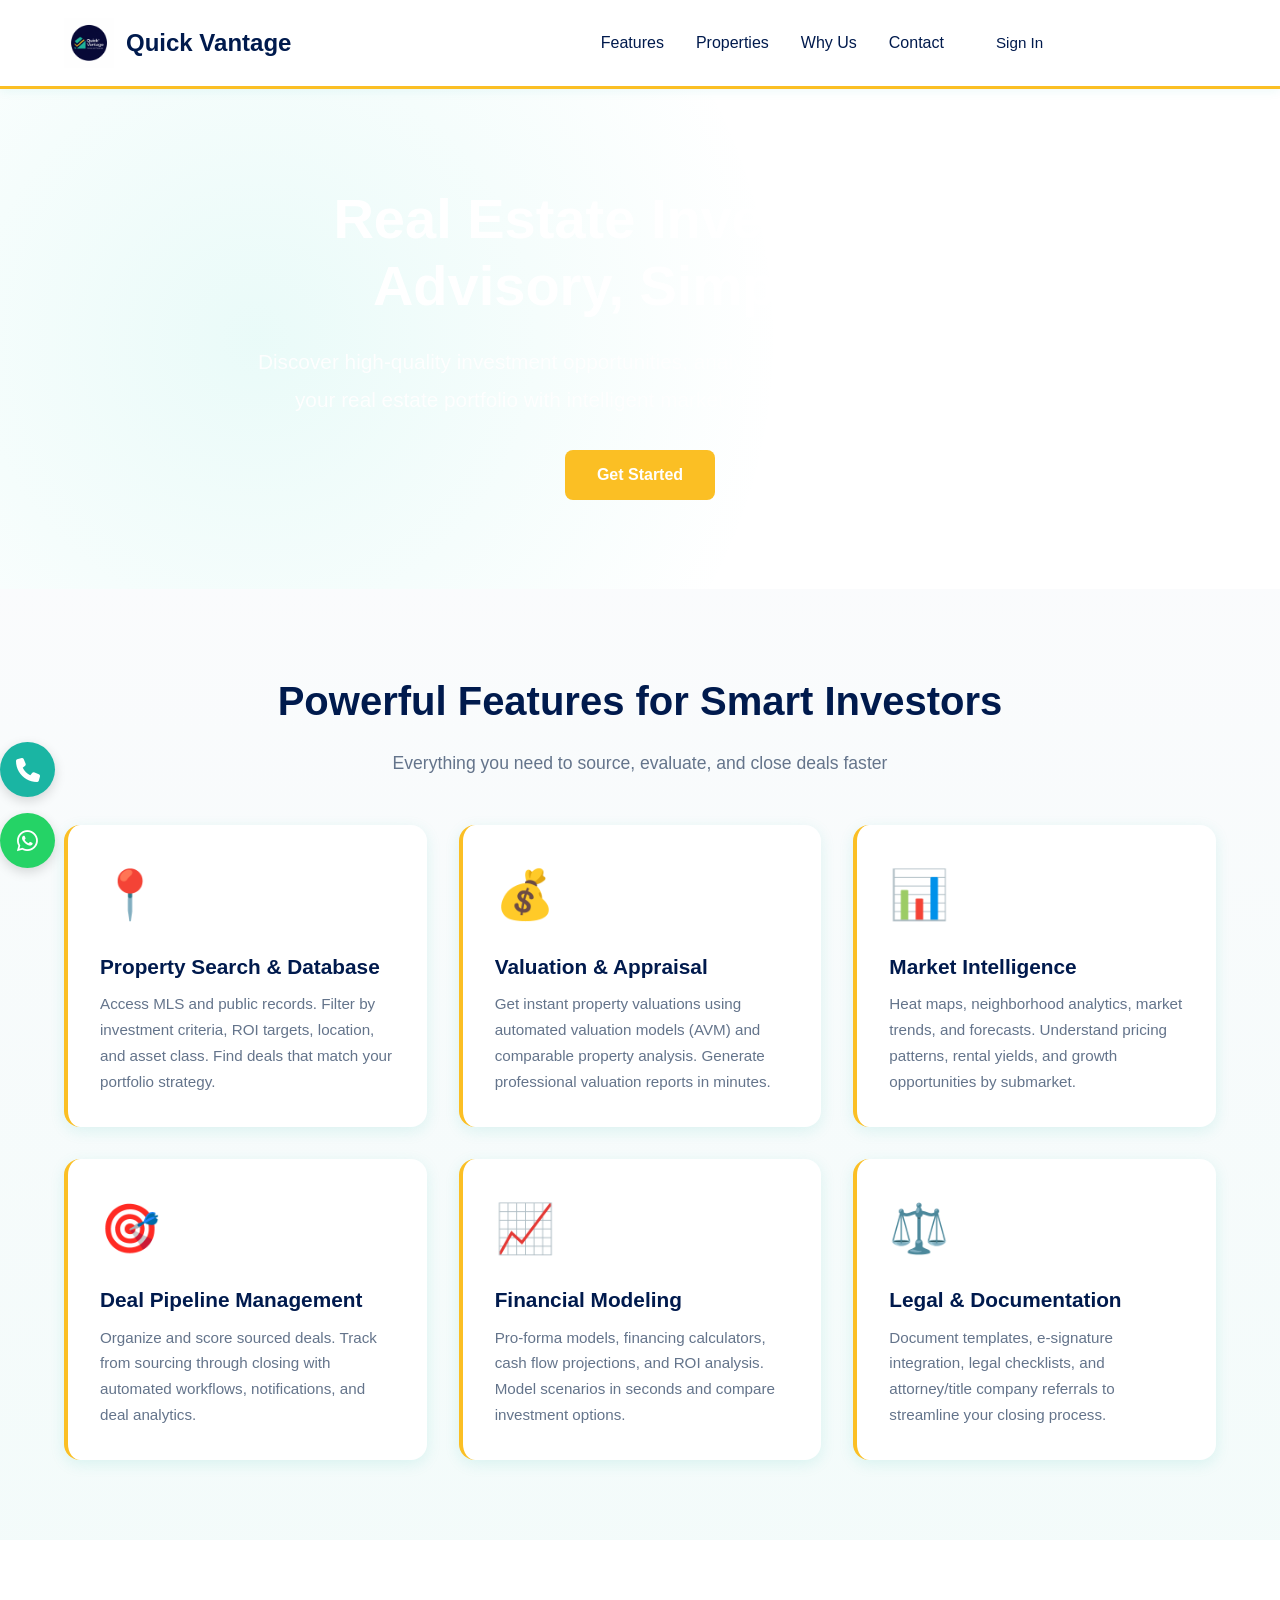
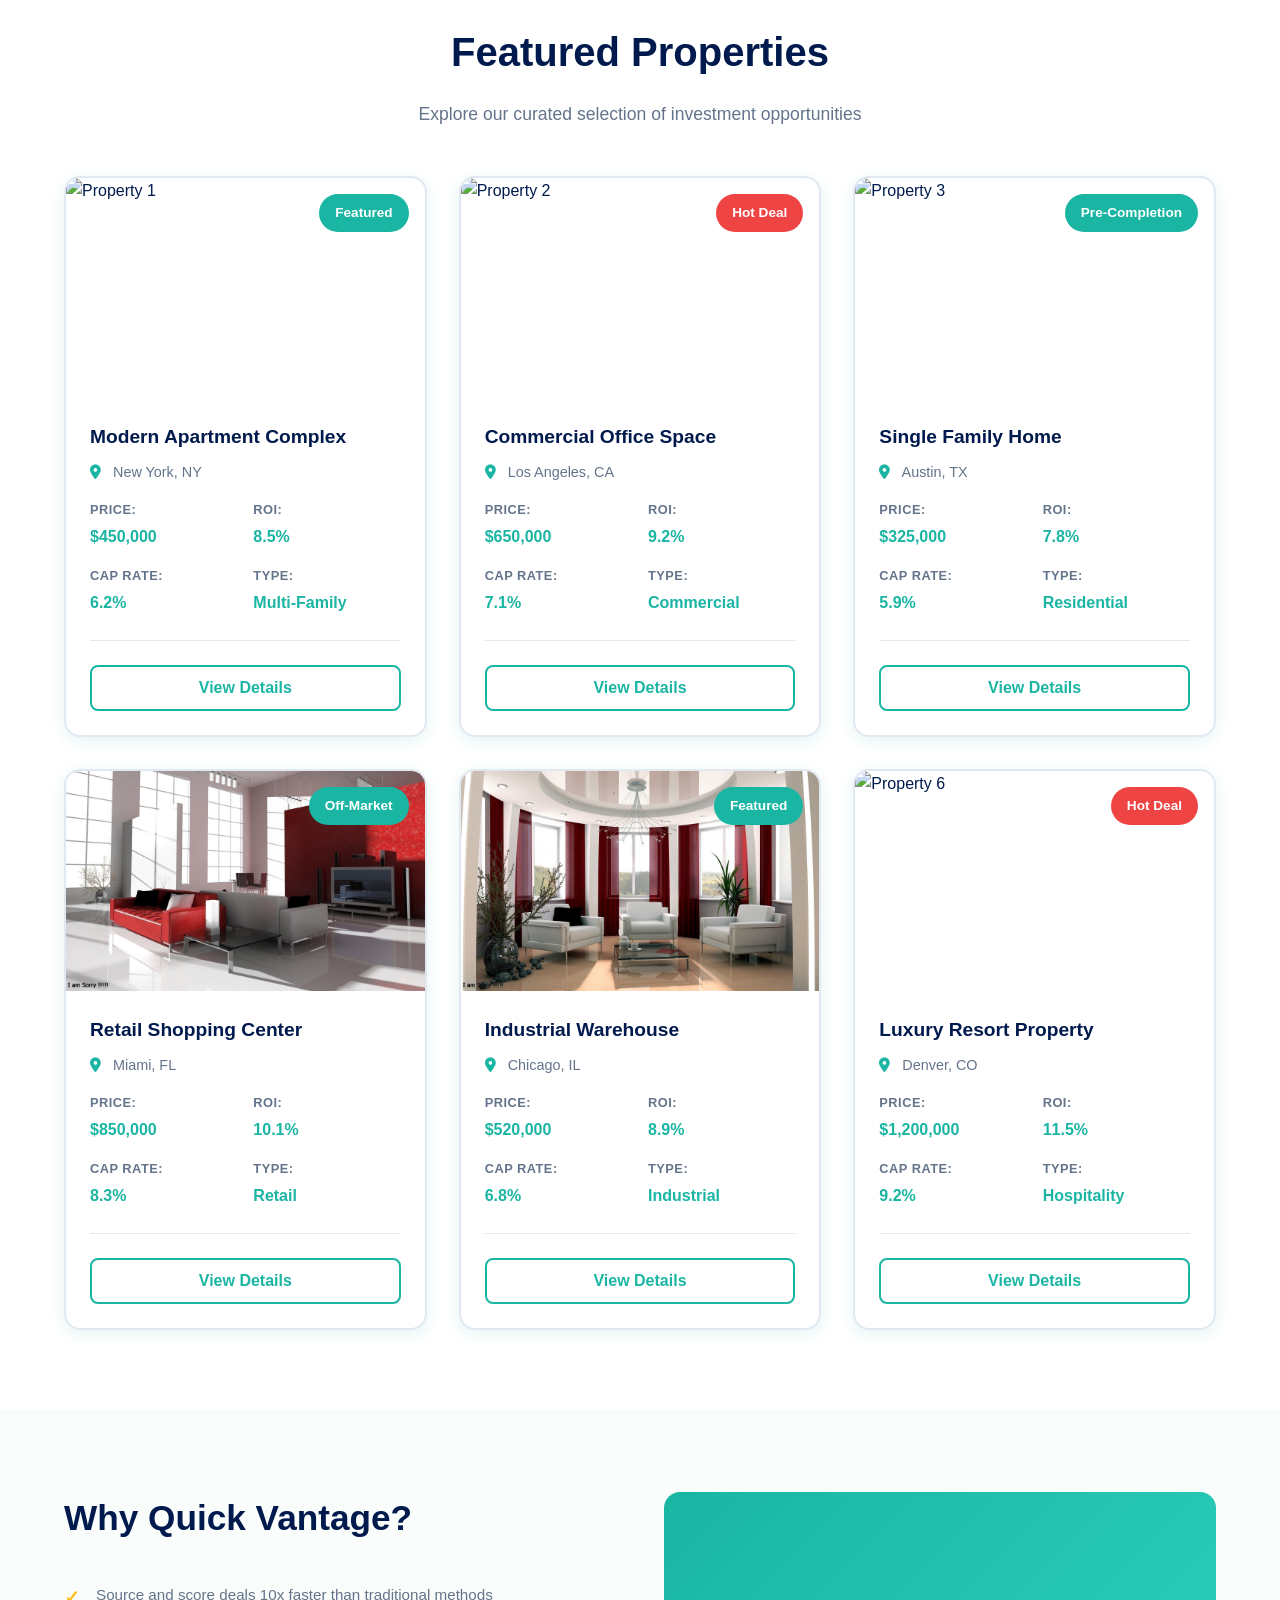
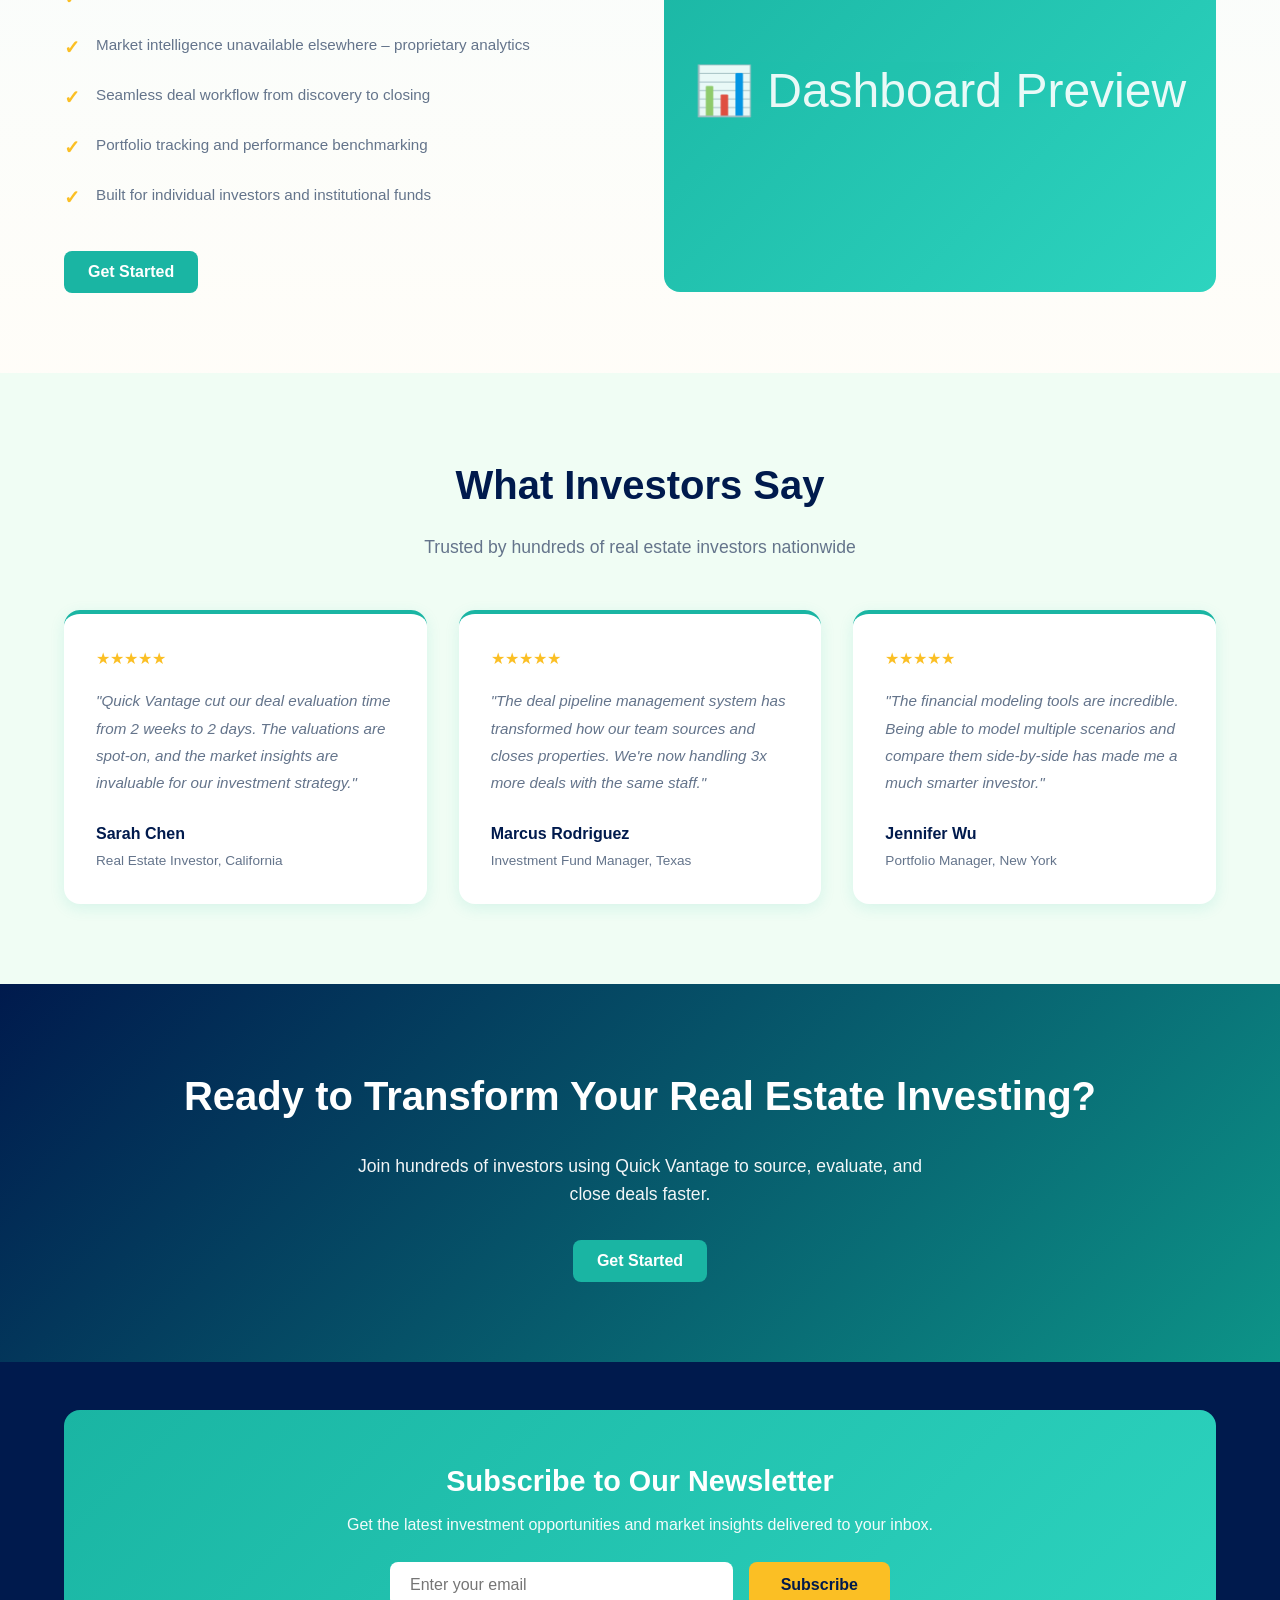
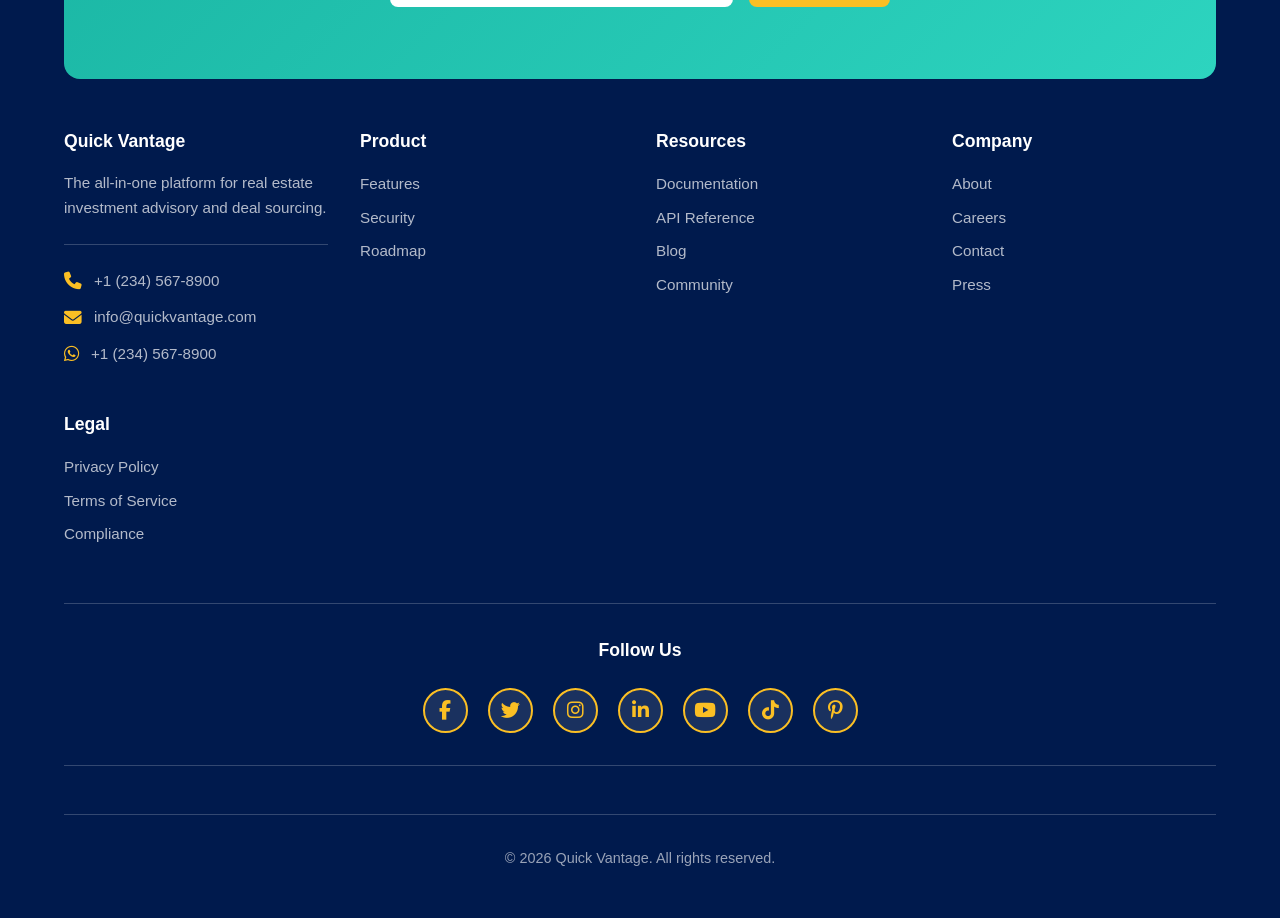
==== index.html @ 4b5fa754 "update" ====
<!doctype html>
<html lang="en">
  <head>
    <meta charset="UTF-8" />
    <meta name="viewport" content="width=device-width, initial-scale=1.0" />
    <title>Quick Vantage - Real Estate Investment Advisory Platform</title>
    <link rel="stylesheet" href="../style.css" />
    <!-- Font Awesome for Icons -->
    <link
      rel="stylesheet"
      href="https://cdnjs.cloudflare.com/ajax/libs/font-awesome/6.4.0/css/all.min.css"
    />
    
  </head>
  <body>
    <!-- Navigation -->
    <nav class="navbar">
      <div class="navbar-container">
        <div class="logo">
          <img src="../logo.png" alt="Quick Vantage Logo" class="logo-img" />
          <span class="logo-text">Quick Vantage</span>
        </div>
        <button class="hamburger" id="hamburger">
          <span></span>
          <span></span>
          <span></span>
        </button>
        <ul class="nav-links" id="navLinks">
          <li><a href="#features">Features</a></li>
          <li><a href="#properties">Properties</a></li>
          <li><a href="#value">Why Us</a></li>
          <li><a href="#contact">Contact</a></li>
          <li><a href="#" class="cta-button nav-btn" id="navSignInBtn">Sign In</a></li>
        </ul>
      </div>
    </nav>

    <!-- Hero Section -->

    <section class="hero">
      <video class="bg-video" autoplay muted loop playsinline>
        <source src="../images/Quick-V1.mp4" type="video/mp4" />
        Your browser does not support the video tag.
      </video>

      <div class="hero-content">
        <h1>Real Estate Investment Advisory, Simplified</h1>
        <p>
          Discover high-quality investment opportunities, analyze deals in
          minutes, and scale your real estate portfolio with intelligent market
          insights and valuation tools.
        </p>
        <div class="hero-buttons">
          <button class="cta-button primary get-started-btn" style="background: #fbbf24">
            Get Started
          </button>
        </div>
      </div>
    </section>

    <!-- Features Section -->
    <section id="features" class="features">
      <div class="section-container">
        <h2 class="section-title">Powerful Features for Smart Investors</h2>
        <p class="section-subtitle">
          Everything you need to source, evaluate, and close deals faster
        </p>

        <div class="features-grid">
          <div class="feature-card">
            <div class="feature-icon">📍</div>
            <h3>Property Search & Database</h3>
            <p>
              Access MLS and public records. Filter by investment criteria, ROI
              targets, location, and asset class. Find deals that match your
              portfolio strategy.
            </p>
          </div>

          <div class="feature-card">
            <div class="feature-icon">💰</div>
            <h3>Valuation & Appraisal</h3>
            <p>
              Get instant property valuations using automated valuation models
              (AVM) and comparable property analysis. Generate professional
              valuation reports in minutes.
            </p>
          </div>

          <div class="feature-card">
            <div class="feature-icon">📊</div>
            <h3>Market Intelligence</h3>
            <p>
              Heat maps, neighborhood analytics, market trends, and forecasts.
              Understand pricing patterns, rental yields, and growth
              opportunities by submarket.
            </p>
          </div>

          <div class="feature-card">
            <div class="feature-icon">🎯</div>
            <h3>Deal Pipeline Management</h3>
            <p>
              Organize and score sourced deals. Track from sourcing through
              closing with automated workflows, notifications, and deal
              analytics.
            </p>
          </div>

          <div class="feature-card">
            <div class="feature-icon">📈</div>
            <h3>Financial Modeling</h3>
            <p>
              Pro-forma models, financing calculators, cash flow projections,
              and ROI analysis. Model scenarios in seconds and compare
              investment options.
            </p>
          </div>

          <div class="feature-card">
            <div class="feature-icon">⚖️</div>
            <h3>Legal & Documentation</h3>
            <p>
              Document templates, e-signature integration, legal checklists, and
              attorney/title company referrals to streamline your closing
              process.
            </p>
          </div>
        </div>
      </div>
    </section>

    <!-- Property Listings Section -->
    <section id="properties" class="properties">
      <div class="section-container">
        <h2 class="section-title">Featured Properties</h2>
        <p class="section-subtitle">
          Explore our curated selection of investment opportunities
        </p>

        <div class="properties-grid">
          <div class="property-card">
            <div class="property-image">
              <img
                src="https://images.unsplash.com/photo-1522708323590-d24dbb6b0267?w=400&h=250&fit=crop"
                alt="Property 1"
              />
              <span class="property-badge">Featured</span>
            </div>
            <div class="property-content">
              <h3>Modern Apartment Complex</h3>
              <p class="property-location">
                <i class="fas fa-map-marker-alt"></i> New York, NY
              </p>
              <div class="property-details">
                <div class="detail">
                  <span class="label">Price:</span>
                  <span class="value">$450,000</span>
                </div>
                <div class="detail">
                  <span class="label">ROI:</span>
                  <span class="value">8.5%</span>
                </div>
                <div class="detail">
                  <span class="label">Cap Rate:</span>
                  <span class="value">6.2%</span>
                </div>
                <div class="detail">
                  <span class="label">Type:</span>
                  <span class="value">Multi-Family</span>
                </div>
              </div>
              <button class="cta-button secondary" data-id="prop_1">
                View Details
              </button>
            </div>
          </div>

          <div class="property-card">
            <div class="property-image">
              <img
                src="https://images.unsplash.com/photo-1486406146926-c627a92ad1ab?w=400&h=250&fit=crop"
                alt="Property 2"
              />
              <span class="property-badge hot">Hot Deal</span>
            </div>
            <div class="property-content">
              <h3>Commercial Office Space</h3>
              <p class="property-location">
                <i class="fas fa-map-marker-alt"></i> Los Angeles, CA
              </p>
              <div class="property-details">
                <div class="detail">
                  <span class="label">Price:</span>
                  <span class="value">$650,000</span>
                </div>
                <div class="detail">
                  <span class="label">ROI:</span>
                  <span class="value">9.2%</span>
                </div>
                <div class="detail">
                  <span class="label">Cap Rate:</span>
                  <span class="value">7.1%</span>
                </div>
                <div class="detail">
                  <span class="label">Type:</span>
                  <span class="value">Commercial</span>
                </div>
              </div>
              <button class="cta-button secondary">View Details</button>
            </div>
          </div>

          <div class="property-card">
            <div class="property-image">
              <img
                src="https://images.unsplash.com/photo-1560518883-ce09059eeffa?w=400&h=250&fit=crop"
                alt="Property 3"
              />
              <span class="property-badge">Pre-Completion</span>
            </div>
            <div class="property-content">
              <h3>Single Family Home</h3>
              <p class="property-location">
                <i class="fas fa-map-marker-alt"></i> Austin, TX
              </p>
              <div class="property-details">
                <div class="detail">
                  <span class="label">Price:</span>
                  <span class="value">$325,000</span>
                </div>
                <div class="detail">
                  <span class="label">ROI:</span>
                  <span class="value">7.8%</span>
                </div>
                <div class="detail">
                  <span class="label">Cap Rate:</span>
                  <span class="value">5.9%</span>
                </div>
                <div class="detail">
                  <span class="label">Type:</span>
                  <span class="value">Residential</span>
                </div>
              </div>
              <button class="cta-button secondary">View Details</button>
            </div>
          </div>

          <div class="property-card">
            <div class="property-image">
              <img src="../images/10.jpg" alt="Property 4" />
              <span class="property-badge">Off-Market</span>
            </div>
            <div class="property-content">
              <h3>Retail Shopping Center</h3>
              <p class="property-location">
                <i class="fas fa-map-marker-alt"></i> Miami, FL
              </p>
              <div class="property-details">
                <div class="detail">
                  <span class="label">Price:</span>
                  <span class="value">$850,000</span>
                </div>
                <div class="detail">
                  <span class="label">ROI:</span>
                  <span class="value">10.1%</span>
                </div>
                <div class="detail">
                  <span class="label">Cap Rate:</span>
                  <span class="value">8.3%</span>
                </div>
                <div class="detail">
                  <span class="label">Type:</span>
                  <span class="value">Retail</span>
                </div>
              </div>
              <button class="cta-button secondary">View Details</button>
            </div>
          </div>

          <div class="property-card">
            <div class="property-image">
              <img src="../images/1.jpg" alt="Property 5" />
              <span class="property-badge">Featured</span>
            </div>
            <div class="property-content">
              <h3>Industrial Warehouse</h3>
              <p class="property-location">
                <i class="fas fa-map-marker-alt"></i> Chicago, IL
              </p>
              <div class="property-details">
                <div class="detail">
                  <span class="label">Price:</span>
                  <span class="value">$520,000</span>
                </div>
                <div class="detail">
                  <span class="label">ROI:</span>
                  <span class="value">8.9%</span>
                </div>
                <div class="detail">
                  <span class="label">Cap Rate:</span>
                  <span class="value">6.8%</span>
                </div>
                <div class="detail">
                  <span class="label">Type:</span>
                  <span class="value">Industrial</span>
                </div>
              </div>
              <button class="cta-button secondary">View Details</button>
            </div>
          </div>

          <div class="property-card">
            <div class="property-image">
              <img
                src="https://images.unsplash.com/photo-1566073771259-6a8506099945?w=400&h=250&fit=crop"
                alt="Property 6"
              />
              <span class="property-badge hot">Hot Deal</span>
            </div>
            <div class="property-content">
              <h3>Luxury Resort Property</h3>
              <p class="property-location">
                <i class="fas fa-map-marker-alt"></i> Denver, CO
              </p>
              <div class="property-details">
                <div class="detail">
                  <span class="label">Price:</span>
                  <span class="value">$1,200,000</span>
                </div>
                <div class="detail">
                  <span class="label">ROI:</span>
                  <span class="value">11.5%</span>
                </div>
                <div class="detail">
                  <span class="label">Cap Rate:</span>
                  <span class="value">9.2%</span>
                </div>
                <div class="detail">
                  <span class="label">Type:</span>
                  <span class="value">Hospitality</span>
                </div>
              </div>
              <button class="cta-button secondary">View Details</button>
            </div>
          </div>
        </div>
      </div>
    </section>

    <!-- Value Proposition -->
    <section id="value" class="value-prop">
      <div class="section-container">
        <div class="value-prop-content">
          <div class="value-prop-text">
            <h2>Why Quick Vantage?</h2>
            <ul class="value-prop-list">
              <li>
                Source and score deals 10x faster than traditional methods
              </li>
              <li>
                Market intelligence unavailable elsewhere – proprietary
                analytics
              </li>
              <li>Seamless deal workflow from discovery to closing</li>
              <li>Portfolio tracking and performance benchmarking</li>
              <li>Built for individual investors and institutional funds</li>
            </ul>
            <button class="cta-button primary get-started-btn">Get Started</button>
          </div>
          <div class="value-prop-image">
            <div class="placeholder">📊 Dashboard Preview</div>
          </div>
        </div>
      </div>
    </section>

    <!-- Testimonials -->
    <section class="testimonials">
      <div class="section-container">
        <h2 class="section-title">What Investors Say</h2>
        <p class="section-subtitle">
          Trusted by hundreds of real estate investors nationwide
        </p>

        <div class="testimonials-grid">
          <div class="testimonial-card">
            <div class="stars">★★★★★</div>
            <p class="testimonial-text">
              "Quick Vantage cut our deal evaluation time from 2 weeks to 2
              days. The valuations are spot-on, and the market insights are
              invaluable for our investment strategy."
            </p>
            <div class="testimonial-author">Sarah Chen</div>
            <div class="testimonial-role">Real Estate Investor, California</div>
          </div>

          <div class="testimonial-card">
            <div class="stars">★★★★★</div>
            <p class="testimonial-text">
              "The deal pipeline management system has transformed how our team
              sources and closes properties. We're now handling 3x more deals
              with the same staff."
            </p>
            <div class="testimonial-author">Marcus Rodriguez</div>
            <div class="testimonial-role">Investment Fund Manager, Texas</div>
          </div>

          <div class="testimonial-card">
            <div class="stars">★★★★★</div>
            <p class="testimonial-text">
              "The financial modeling tools are incredible. Being able to model
              multiple scenarios and compare them side-by-side has made me a
              much smarter investor."
            </p>
            <div class="testimonial-author">Jennifer Wu</div>
            <div class="testimonial-role">Portfolio Manager, New York</div>
          </div>
        </div>
      </div>
    </section>

    <!-- CTA Section -->
    <section id="contact" class="cta-section">
      <div class="section-container">
        <h2>Ready to Transform Your Real Estate Investing?</h2>
        <p>
          Join hundreds of investors using Quick Vantage to source, evaluate,
          and close deals faster.
        </p>
        <button class="cta-button primary get-started-btn">Get Started</button>
      </div>
    </section>

    <!-- Footer -->
    <footer class="footer">
      <div class="section-container">
        <!-- Newsletter Section -->
        <div class="newsletter-section">
          <h3>Subscribe to Our Newsletter</h3>
          <p>
            Get the latest investment opportunities and market insights
            delivered to your inbox.
          </p>
          <form class="newsletter-form" id="newsletterForm">
            <input
              type="email"
              placeholder="Enter your email"
              required
              class="newsletter-input"
            />
            <button type="submit" class="cta-button secondary" id="newsletterbutton">Subscribe</button>
          </form>
          <p class="form-message" id="formMessage"></p>
        </div>

        <!-- Main Footer Content -->
        <div class="footer-content">
          <div class="footer-section">
            <h4>Quick Vantage</h4>
            <p>
              The all-in-one platform for real estate investment advisory and
              deal sourcing.
            </p>
            <!-- Contact Information -->
            <div class="contact-info">
              <p class="contact-item">
                <i class="fas fa-phone"></i>
                <a href="tel:+1234567890">+1 (234) 567-8900</a>
              </p>
              <p class="contact-item">
                <i class="fas fa-envelope"></i>
                <a href="mailto:info@quickvantage.com">info@quickvantage.com</a>
              </p>
              <p class="contact-item">
                <i class="fab fa-whatsapp"></i>
                <a href="https://wa.me/1234567890">+1 (234) 567-8900</a>
              </p>
            </div>
          </div>

          <div class="footer-section">
            <h4>Product</h4>
            <ul>
              <li><a href="#">Features</a></li>
              <li><a href="#">Security</a></li>
              <li><a href="#">Roadmap</a></li>
            </ul>
          </div>

          <div class="footer-section">
            <h4>Resources</h4>
            <ul>
              <li><a href="#">Documentation</a></li>
              <li><a href="#">API Reference</a></li>
              <li><a href="#">Blog</a></li>
              <li><a href="#">Community</a></li>
            </ul>
          </div>

          <div class="footer-section">
            <h4>Company</h4>
            <ul>
              <li><a href="#">About</a></li>
              <li><a href="#">Careers</a></li>
              <li><a href="#">Contact</a></li>
              <li><a href="#">Press</a></li>
            </ul>
          </div>

          <div class="footer-section">
            <h4>Legal</h4>
            <ul>
              <li><a href="#">Privacy Policy</a></li>
              <li><a href="#">Terms of Service</a></li>
              <li><a href="#">Compliance</a></li>
            </ul>
          </div>
        </div>

        <!-- Social Media Section -->
        <div class="social-media-section">
          <h4>Follow Us</h4>
          <div class="social-icons">
            <a
              href="https://facebook.com/quickvantage"
              target="_blank"
              class="social-icon"
              title="Facebook"
            >
              <i class="fab fa-facebook-f"></i>
            </a>
            <a
              href="https://twitter.com/quickvantage"
              target="_blank"
              class="social-icon"
              title="Twitter"
            >
              <i class="fab fa-twitter"></i>
            </a>
            <a
              href="https://instagram.com/quick.vantage?igsh=cHV2aW0wMXRsdHNw"
              target="_blank"
              class="social-icon"
              title="Instagram"
            >
              <i class="fab fa-instagram"></i>
            </a>
            <a
              href="https://linkedin.com/company/quickvantage"
              target="_blank"
              class="social-icon"
              title="LinkedIn"
            >
              <i class="fab fa-linkedin-in"></i>
            </a>
            <a
              href="https://youtube.com/@quickvantage"
              target="_blank"
              class="social-icon"
              title="YouTube"
            >
              <i class="fab fa-youtube"></i>
            </a>
            <a
              href="https://tiktok.com/@quickvantage"
              target="_blank"
              class="social-icon"
              title="TikTok"
            >
              <i class="fab fa-tiktok"></i>
            </a>
            <a
              href="https://pinterest.com/quickvantage"
              target="_blank"
              class="social-icon"
              title="Pinterest"
            >
              <i class="fab fa-pinterest-p"></i>
            </a>
          </div>
        </div>

        <div class="footer-bottom">
          <p>&copy; 2026 Quick Vantage. All rights reserved.</p>
        </div>
      </div>
    </footer>

    <!-- ========================================
         MODALS
         ======================================== -->

    <!-- Sign Up / Registration Modal -->
    <div id="signupModal" class="modal">
      <div class="modal-content">
        <button class="modal-close">&times;</button>
        <div class="modal-header">
          <h2>Create Your Account</h2>
          <p>
            Join Quick Vantage and start discovering investment opportunities
          </p>
        </div>
        <form id="signupForm" class="auth-form">
          <div class="form-group">
            <label for="fullName">Full Name</label>
            <input
              type="text"
              id="fullName"
              name="fullName"
              required
              placeholder="John Doe"
            />
          </div>
          <div class="form-group">
            <label for="email">Email Address</label>
            <input
              type="email"
              id="email"
              name="email"
              required
              placeholder="Enter your email"
            />
          </div>
          <div class="form-group">
            <label for="phone">Phone Number</label>
            <input
              type="tel"
              id="phone"
              name="phone"
              required
              placeholder=" Enter your phone number"
            />
          </div>
          <div class="form-group">
            <label for="password">Password</label>
            <input
              type="password"
              id="password"
              name="password"
              required
              placeholder="Min. 8 characters"
            />
          </div>
          <div class="form-group">
            <label for="confirmPassword">Confirm Password</label>
            <input
              type="password"
              id="confirmPassword"
              name="confirmPassword"
              required
              placeholder="Confirm password"
            />
          </div>
          <div class="form-group checkbox">
            <input type="checkbox" id="terms" name="terms" required />
            <label for="terms"
              >I agree to the
              <a href="#" target="_blank">Terms of Service</a> and
              <a href="#" target="_blank">Privacy Policy</a></label
            >
          </div>
          <button type="submit" class="cta-button primary modal-btn" id="CreateAccountBtn">
            Create Account
          </button>
          <p class="form-footer">
            Already have an account? <a href="#" id="toSignIn">Sign In</a>
          </p>
        </form>
      </div>
    </div>

    <!-- Sign In Modal -->
    <div id="signinModal" class="modal">
      <div class="modal-content">
        <button class="modal-close">&times;</button>
        <div class="modal-header">
          <h2>Sign In</h2>
          <p>Welcome back to Quick Vantage</p>
        </div>
        <form id="signinForm" class="auth-form">
          <div class="form-group">
            <label for="signinEmail">Email Address</label>
            <input
              type="email"
              id="signinEmail"
              name="email"
              required
              placeholder="Enter your email"
            />
          </div>
          <div class="form-group">
            <label for="signinPassword">Password</label>
            <input
              type="password"
              id="signinPassword"
              name="password"
              required
              placeholder="Enter your password"
            />
          </div>
          <div class="form-group checkbox">
            <input type="checkbox" id="rememberMe" name="rememberMe" required/>
            <label for="rememberMe">Remember me</label>
          </div>
          <button type="submit" class="cta-button primary modal-btn">
            Sign In
          </button>
          <p class="form-footer">
            Don't have an account? <a href="#" id="toSignUp">Sign Up</a>
          </p>
        </form>
      </div>
    </div>

    <!-- Property Details Modal -->
    <div id="propertyModal" class="modal">
      <div class="modal-content modal-property">
        <button class="modal-close">&times;</button>

        <div class="property-modal-grid">
          <div class="property-modal-left">
            <img
              id="propertyImage"
              src=""
              alt="Property"
              class="property-modal-image"
            />
          </div>

          <div class="property-modal-right">
            <h2 id="propertyTitle"></h2>
            <p id="propertyLocation" class="property-location"></p>

            <div class="property-badges">
              <span id="propertyType" class="badge"></span>
              <span id="propertyStatus" class="badge status"></span>
            </div>

            <div class="property-quick-info">
              <div class="info-item">
                <span class="label">Price</span>
                <span id="propertyPrice" class="value"></span>
              </div>
              <div class="info-item">
                <span class="label">ROI</span>
                <span id="propertyROI" class="value"></span>
              </div>
              <div class="info-item">
                <span class="label">Cap Rate</span>
                <span id="propertyCapRate" class="value"></span>
              </div>
            </div>

            <p id="propertyDescription" class="property-description"></p>

            <div class="property-features-list">
              <h4>Key Features</h4>
              <ul id="propertyFeatures">
                <li>Modern architecture and design</li>
                <li>Strong tenant base</li>
                <li>Low vacancy rates</li>
                <li>High market demand</li>
              </ul>
            </div>

            <div class="property-modal-actions">
              <button class="cta-button primary" id="contactPropertyBtn">
                Request Info
              </button>
              <button class="cta-button secondary" id="scheduleViewBtn">
                Schedule Tour
              </button>
            </div>
          </div>
        </div>
      </div>
    </div>

    <!-- Pricing Plan Modal -->
    <div id="pricingModal" class="modal">
      <div class="modal-content modal-medium">
        <button class="modal-close">&times;</button>
        <div class="modal-header">
          <h2 id="planName"></h2>
          <p id="planDescription"></p>
        </div>

        <div class="pricing-modal-body">
          <div class="plan-price">
            <span class="price" id="planPrice"></span>
            <span class="period">/month</span>
          </div>

          <form id="planForm" class="plan-form">
            <div class="form-group">
              <label for="planEmail">Email Address</label>
              <input
                type="email"
                id="planEmail"
                name="email"
                required
                placeholder="you@example.com"
              />
            </div>
            <div class="form-group">
              <label for="planCompany">Company Name</label>
              <input
                type="text"
                id="planCompany"
                name="company"
                required
                placeholder="Your Company"
              />
            </div>
            <div class="form-group">
              <label for="planTeamSize">Team Size</label>
              <select id="planTeamSize" name="teamSize" required>
                <option value="">Select team size</option>
                <option value="1">Just me</option>
                <option value="2-5">2-5 people</option>
                <option value="6-20">6-20 people</option>
                <option value="20+">20+ people</option>
              </select>
            </div>
            <div class="form-group checkbox">
              <input type="checkbox" id="planTerms" name="terms" required />
              <label for="planTerms">I agree to the Terms of Service</label>
            </div>
            <button type="submit" class="cta-button primary modal-btn get-started-btn">
              Get Started
            </button>
          </form>

          <div class="plan-features">
            <h4>Included Features:</h4>
            <ul id="planFeaturesList">
              <li>✓ Property search and database</li>
              <li>✓ Valuation tools</li>
              <li>✓ Market analytics</li>
            </ul>
          </div>
        </div>
      </div>
    </div>

    <!-- Success Message Modal -->
    <div id="successModal" class="modal">
      <div class="modal-content modal-small">
        <div class="success-icon">✓</div>
        <h2 id="successTitle">Success!</h2>
        <p id="successMessage"></p>
        <button class="cta-button primary" id="successCloseBtn">
          Continue
        </button>
      </div>
    </div>

    <!-- Fixed Floating Contact Buttons -->
    <div class="floating-contact">
      <a
        href="tel:+2349120903603"
        class="floating-btn phone-btn"
        title="Call us"
      >
        <i class="fas fa-phone"></i>
      </a>
      <a
        href="https://wa.me/+2348136497778"
        target="_blank"
        class="floating-btn whatsapp-btn"
        title="WhatsApp us"
      >
        <i class="fab fa-whatsapp"></i>
      </a>
    </div>

<script type="module" src="../js/supabaseClient.js"></script>
<script type="module" src="../js/api.js"></script>
<script type="module" src="../js/auth.js"></script>
<script type="module" src="../script.js"></script>
  </body>
</html>
---- style.css ----
/* ========================================
   GLOBAL STYLES & CSS VARIABLES
   ======================================== */

:root {
    /* Logo Colors: Teal/Turquoise, Yellow/Gold, Dark Navy */
    --primary-color: #1ab5a3;      /* Teal/Turquoise from logo */
    --primary-dark: #0d9488;       /* Darker Teal */
    --primary-light: #2dd4bf;      /* Light Teal */
    --secondary-color: #001a4d;    /* Dark Navy from logo */
    --accent-color: #fbbf24;       /* Yellow/Gold from logo */
    --accent-dark: #f59e0b;        /* Dark Gold */
    --light-bg: #f0fdf4;           /* Light green tint */
    --white: #ffffff;
    --text-dark: #001a4d;          /* Navy for text */
    --text-light: #64748b;
    --border-color: #e2e8f0;
    --success-color: #10b981;
    --error-color: #ef4444;
    
    --shadow-sm: 0 2px 10px rgba(26, 181, 163, 0.08);
    --shadow-md: 0 4px 15px rgba(26, 181, 163, 0.12);
    --shadow-lg: 0 8px 25px rgba(26, 181, 163, 0.15);
    --transition: all 0.3s ease;
}

* {
    margin: 0;
    padding: 0;
    box-sizing: border-box;
}

html {
    scroll-behavior: smooth;
}

body {
    font-family: -apple-system, BlinkMacSystemFont, 'Segoe UI', Roboto, Oxygen, Ubuntu, Cantarell, sans-serif;
    line-height: 1.6;
    color: var(--text-dark);
    background-color: var(--white);
}

/* ========================================
   UTILITY CLASSES
   ======================================== */

.section-container {
    max-width: 1200px;
    margin: 0 auto;
    padding: 0 1.5rem;
}

.section-title {
    text-align: center;
    font-size: clamp(2rem, 5vw, 2.5rem);
    margin-bottom: 1rem;
    color: var(--text-dark);
    font-weight: 700;
}

.section-subtitle {
    text-align: center;
    font-size: 1.1rem;
    color: var(--text-light);
    margin-bottom: 3rem;
    max-width: 600px;
    margin-left: auto;
    margin-right: auto;
}

/* ========================================
   BUTTONS
   ======================================== */

.cta-button {
    padding: 0.75rem 1.5rem;
    border-radius: 0.5rem;
    text-decoration: none;
    font-weight: 600;
    transition: var(--transition);
    border: none;
    cursor: pointer;
    font-size: 1rem;
    display: inline-block;
    text-align: center;
}

.cta-button.primary {
    background: var(--primary-color);
    color: var(--white);
}

.cta-button.primary:hover {
    background: var(--primary-dark);
    transform: translateY(-2px);
    box-shadow: 0 4px 12px rgba(26, 181, 163, 0.4);
}

.cta-button.secondary {
    background: transparent;
    color: var(--primary-color);
    border: 2px solid var(--primary-color);
}

.cta-button.secondary:hover {
    background: var(--primary-color);
    color: var(--white);
}

.cta-button.nav-btn {
    padding: 0.65rem 1.25rem;
    font-size: 0.95rem;
}

/* ========================================
   NAVIGATION
   ======================================== */

.navbar {
    background: var(--white);
    box-shadow: var(--shadow-sm);
    position: sticky;
    top: 0;
    z-index: 100;
    padding: 0.5rem 0;
    border-bottom: 3px solid var(--accent-color);
}

.navbar-container {
    max-width: 1200px;
    margin: 0 auto;
    padding: 0 1.5rem;
    display: flex;
    justify-content: space-between;
    align-items: center;
    height: 70px;
}

.logo {
    display: flex;
    align-items: center;
    gap: 0.75rem;
    text-decoration: none;
    cursor: pointer;
    flex: 1;
}

.logo-img {
    height: 50px;
    width: auto;
    object-fit: contain;
    transition: var(--transition);
}

.logo-img:hover {
    transform: scale(1.05);
}

.logo-text {
    font-size: 1.5rem;
    font-weight: 700;
    color: var(--text-dark);
    white-space: nowrap;
}

.nav-links {
    display: flex;
    list-style: none;
    gap: 2rem;
    align-items: center;
    flex: 2;
    justify-content: center;
}

.nav-links a {
    text-decoration: none;
    color: var(--text-dark);
    font-weight: 500;
    transition: var(--transition);
    white-space: nowrap;
}

.nav-links a:hover {
    color: var(--primary-color);
}

/* Hamburger Menu */
.hamburger {
    display: none;
    flex-direction: column;
    background: none;
    border: none;
    cursor: pointer;
    gap: 5px;
    padding: 8px;
    transition: var(--transition);
    justify-content: center;
    align-items: center;
    width: 44px;
    height: 44px;
    border-radius: 0.5rem;
}

.hamburger:hover {
    background: rgba(26, 181, 163, 0.1);
    opacity: 1;
}

.hamburger:active {
    transform: scale(0.95);
}

.hamburger span {
    width: 24px;
    height: 2.5px;
    background: var(--text-dark);
    border-radius: 2px;
    transition: var(--transition);
    transform-origin: center;
}

.hamburger.active span:nth-child(1) {
    transform: rotate(45deg) translate(10px, 10px);
}

.hamburger.active span:nth-child(2) {
    opacity: 0;
    transform: translateX(-10px);
}

.hamburger.active span:nth-child(3) {
    transform: rotate(-45deg) translate(7px, -7px);
}

/* ========================================
   RESPONSIVE NAVIGATION
   ======================================== */

@media (max-width: 768px) {
    .navbar-container {
        height: 65px;
        padding: 0 1rem;
    }

    .logo-img {
        height: 45px;
    }

    .logo-text {
        font-size: 1.3rem;
    }

    .nav-links {
        gap: 1.5rem;
    }
}

@media (max-width: 600px) {
    .navbar {
        padding: 0;
    }

    .navbar-container {
        height: 60px;
        padding: 0 1rem;
        position: relative;
    }

    /* Show hamburger on mobile */
    .hamburger {
        display: flex;
        order: 3;
        margin-left: auto;
    }

    .logo {
        order: 1;
        flex: 0;
        gap: 0.5rem;
    }

    .logo-img {
        height: 40px;
    }

    .logo-text {
        font-size: 1.1rem;
        display: none;
    }

    @media (min-width: 400px) {
        .logo-text {
            display: block;
        }
    }

    /* Mobile menu styles */
    .nav-links {
        position: absolute;
        top: 60px;
        left: 0;
        right: 0;
        background: var(--white);
        flex-direction: column;
        gap: 0;
        padding: 0;
        max-height: 0;
        overflow: hidden;
        transition: max-height 0.4s cubic-bezier(0.4, 0, 0.2, 1), 
                    padding 0.4s cubic-bezier(0.4, 0, 0.2, 1);
        box-shadow: 0 8px 16px rgba(0, 0, 0, 0.1);
        border-bottom: 3px solid var(--accent-color);
        z-index: 99;
    }

    .nav-links.active {
        max-height: 600px;
        padding: 0.75rem 0;
    }

    .nav-links li {
        padding: 0;
        border-bottom: 1px solid var(--border-color);
        opacity: 0;
        transition: opacity 0.3s ease 0.1s;
    }

    .nav-links.active li {
        opacity: 1;
    }

    .nav-links li:last-child {
        border-bottom: none;
    }

    /* Menu item link styling with hover background */
    .nav-links a {
        display: block;
        padding: 0.85rem 1.5rem;
        font-size: 1rem;
        color: var(--text-dark);
        text-decoration: none;
        font-weight: 500;
        transition: var(--transition);
        position: relative;
    }

    /* Hover background effect */
    .nav-links a:hover {
        background: linear-gradient(90deg, rgba(26, 181, 163, 0.1) 0%, rgba(251, 191, 36, 0.05) 100%);
        color: var(--primary-color);
        padding-left: 2rem;
    }

    /* Active state indicator */
    .nav-links a:hover::before {
        content: '';
        position: absolute;
        left: 0;
        top: 0;
        bottom: 0;
        width: 4px;
        background: var(--primary-color);
        transition: var(--transition);
    }

    .nav-links .cta-button.nav-btn {
        margin: 0.5rem 1rem;
        width: calc(100% - 2rem);
    }

    .nav-links .cta-button.nav-btn:hover {
        background: var(--primary-color);
        color: var(--white);
        padding-left: 1.5rem;
    }
}

@media (max-width: 400px) {
    .navbar-container {
        height: 55px;
        padding: 0 0.75rem;
    }

    .logo {
        order: 1;
        flex: 1;
    }

    .logo-img {
        height: 35px;
        flex-shrink: 0;
    }

    .logo-text {
        font-size: 0.9rem;
        display: block;
        white-space: normal;
        line-height: 1.2;
    }

    .hamburger {
        width: 40px;
        height: 40px;
        gap: 4px;
        flex-shrink: 0;
    }

    .hamburger span {
        width: 22px;
        height: 2px;
    }

    .nav-links a:hover {
        padding-left: 1.75rem;
    }

    .nav-links a {
        padding: 0.75rem 1.25rem;
        font-size: 0.95rem;
    }
}

/* ========================================
   HERO SECTION
   ======================================== */

/* .hero {
    background: linear-gradient(135deg, var(--primary-color) 0%, var(--primary-dark) 50%, var(--secondary-color) 100%);
    color: var(--white);
    padding: clamp(3rem, 10vw, 6rem) 1.5rem;
    text-align: center;
    position: relative;
    overflow: hidden;
} */



.hero{
  position: relative;
  height: 500px;     /* change to your desired height */
  overflow: hidden;
   color: var(--white);
    padding: clamp(3rem, 10vw, 6rem) 1.5rem;
    text-align: center;
    position: relative;
    overflow: hidden;
}

/* the video fills the section */
.bg-video{
  position: absolute;
  inset: 0;
  width: 100%;
  height: 100%;
  object-fit: cover;   /* important */
  z-index: -1;
}

/* optional dark overlay for readability */
.video-hero::after{
  content: "";
  position: absolute;
  inset: 0;
  background: rgba(0,0,0,0.45);
  z-index: 0;
}

.content{
  position: relative;
  z-index: 1;
  color: white;
  padding: 60px 20px;
}





.hero::before {
    content: '';
    position: absolute;
    top: 0;
    right: 0;
    bottom: 0;
    left: 0;
    background: radial-gradient(circle at 20% 50%, rgba(45, 212, 191, 0.1) 0%, transparent 50%);
    pointer-events: none;
}

.hero-content {
    max-width: 800px;
    margin: 0 auto;
    position: relative;
    z-index: 1;
}

.hero h1 {
    font-size: clamp(2rem, 6vw, 3.5rem);
    margin-bottom: 1.5rem;
    font-weight: 800;
    line-height: 1.2;
}

.hero p {
    font-size: clamp(1rem, 3vw, 1.3rem);
    margin-bottom: 2rem;
    opacity: 0.95;
    line-height: 1.8;
}

.hero-buttons {
    display: flex;
    gap: 1rem;
    justify-content: center;
    flex-wrap: wrap;
}

.hero .cta-button {
    padding: 1rem 2rem;
    font-size: 1rem;
}

.hero .cta-button.secondary {
    background: var(--accent-color);
    color: var(--text-dark);
    border: 2px solid var(--accent-color);
}

.hero .cta-button.secondary:hover {
    background: var(--accent-dark);
    border-color: var(--accent-dark);
    color: var(--white);
}

/* ========================================
   FEATURES SECTION
   ======================================== */

.features {
    padding: clamp(3rem, 8vw, 5rem) 1.5rem;
    background: linear-gradient(180deg, rgba(245, 247, 250, 0.5) 0%, rgba(26, 181, 163, 0.05) 100%);
}

.features-grid {
    display: grid;
    grid-template-columns: repeat(auto-fit, minmax(300px, 1fr));
    gap: 2rem;
}

.feature-card {
    background: var(--white);
    padding: 2rem;
    border-radius: 1rem;
    box-shadow: var(--shadow-md);
    transition: var(--transition);
    border-left: 4px solid var(--accent-color);
}

.feature-card:hover {
    transform: translateY(-8px);
    box-shadow: var(--shadow-lg);
    border-left-color: var(--primary-color);
}

.feature-icon {
    font-size: 3rem;
    margin-bottom: 1rem;
    display: block;
}

.feature-card h3 {
    font-size: 1.3rem;
    margin-bottom: 0.5rem;
    color: var(--text-dark);
}

.feature-card p {
    color: var(--text-light);
    line-height: 1.7;
    font-size: 0.95rem;
}

/* ========================================
   PROPERTY LISTINGS SECTION
   ======================================== */

.properties {
    padding: clamp(3rem, 8vw, 5rem) 1.5rem;
    background: var(--white);
}

.properties-grid {
    display: grid;
    grid-template-columns: repeat(auto-fit, minmax(320px, 1fr));
    gap: 2rem;
}

.property-card {
    background: var(--white);
    border: 2px solid var(--border-color);
    border-radius: 1rem;
    overflow: hidden;
    box-shadow: var(--shadow-md);
    transition: var(--transition);
    display: flex;
    flex-direction: column;
}

.property-card:hover {
    transform: translateY(-10px);
    box-shadow: var(--shadow-lg);
    border-color: var(--primary-color);
}

.property-image {
    position: relative;
    overflow: hidden;
    height: 220px;
    width: 100%;
}

.property-image img {
    width: 100%;
    height: 100%;
    object-fit: cover;
    transition: var(--transition);
    display: block;
}

.property-image img:hover {
    transform: scale(1.08);
}

.property-card:hover .property-image img {
    transform: scale(1.1);
}

.property-badge {
    position: absolute;
    top: 1rem;
    right: 1rem;
    background: var(--primary-color);
    color: var(--white);
    padding: 0.5rem 1rem;
    border-radius: 2rem;
    font-size: 0.85rem;
    font-weight: 600;
    z-index: 2;
}

.property-badge.hot {
    background: var(--error-color);
}

.property-badge.featured {
    background: var(--accent-color);
    color: var(--text-dark);
}

.property-content {
    padding: 1.5rem;
    flex-grow: 1;
    display: flex;
    flex-direction: column;
}

.property-content h3 {
    font-size: 1.2rem;
    margin-bottom: 0.5rem;
    color: var(--text-dark);
    font-weight: 600;
}

.property-location {
    color: var(--text-light);
    font-size: 0.9rem;
    margin-bottom: 1rem;
}

.property-location i {
    color: var(--primary-color);
    margin-right: 0.5rem;
}

.property-details {
    display: grid;
    grid-template-columns: 1fr 1fr;
    gap: 1rem;
    margin-bottom: 1.5rem;
    padding-bottom: 1.5rem;
    border-bottom: 1px solid var(--border-color);
    flex-grow: 1;
}

.detail {
    display: flex;
    flex-direction: column;
}

.detail .label {
    font-size: 0.8rem;
    color: var(--text-light);
    font-weight: 600;
    margin-bottom: 0.25rem;
    text-transform: uppercase;
    letter-spacing: 0.5px;
}

.detail .value {
    font-size: 1rem;
    font-weight: 700;
    color: var(--primary-color);
}

.property-card .cta-button {
    width: 100%;
    text-align: center;
    margin-top: auto;
}

/* ========================================
   VALUE PROPOSITION SECTION
   ======================================== */

.value-prop {
    padding: clamp(3rem, 8vw, 5rem) 1.5rem;
    background: linear-gradient(180deg, rgba(26, 181, 163, 0.03) 0%, rgba(251, 191, 36, 0.03) 100%);
}

.value-prop-content {
    display: grid;
    grid-template-columns: 1fr 1fr;
    gap: 3rem;
    align-items: center;
}

.value-prop-text h2 {
    font-size: clamp(1.8rem, 5vw, 2.2rem);
    margin-bottom: 1.5rem;
    color: var(--text-dark);
    font-weight: 700;
}

.value1{
    font-size: clamp(1.8rem, 5vw, 2.2rem);
    margin-bottom: 1.5rem;
    color: #ffffff;
    font-weight: 700;
}

.value-prop-list {
    list-style: none;
    margin-bottom: 2rem;
}

.value-prop-list li {
    padding: 0.75rem 0;
    padding-left: 2rem;
    position: relative;
    color: var(--text-light);
    line-height: 1.7;
    font-size: 0.95rem;
}

.value-prop-list li:before {
    content: "✓";
    position: absolute;
    left: 0;
    color: var(--accent-color);
    font-weight: bold;
    font-size: 1.2rem;
}

.value-prop-image {
    display: flex;
    align-items: center;
    justify-content: center;
    background: linear-gradient(135deg, var(--primary-color) 0%, var(--primary-light) 100%);
    border-radius: 1rem;
    min-height: 400px;
    overflow: hidden;
}

.placeholder {
    color: var(--white);
    font-size: 3rem;
    text-align: center;
    opacity: 0.9;
}

/* ========================================
   TESTIMONIALS SECTION
   ======================================== */

.testimonials {
    background: var(--light-bg);
    padding: clamp(3rem, 8vw, 5rem) 1.5rem;
}

.testimonials-grid {
    display: grid;
    grid-template-columns: repeat(auto-fit, minmax(320px, 1fr));
    gap: 2rem;
}

.testimonial-card {
    background: var(--white);
    padding: 2rem;
    border-radius: 1rem;
    box-shadow: var(--shadow-md);
    transition: var(--transition);
    border-top: 4px solid var(--primary-color);
}

.testimonial-card:hover {
    box-shadow: var(--shadow-lg);
    transform: translateY(-5px);
}

.testimonial-text {
    color: var(--text-light);
    margin-bottom: 1.5rem;
    font-style: italic;
    line-height: 1.8;
    font-size: 0.95rem;
}

.testimonial-author {
    font-weight: 600;
    color: var(--text-dark);
    margin-bottom: 0.25rem;
}

.testimonial-role {
    font-size: 0.85rem;
    color: var(--text-light);
}

.stars {
    color: var(--accent-color);
    margin-bottom: 1rem;
    font-size: 1rem;
}

/* ========================================
   PRICING SECTION
   ======================================== */

.pricing {
    padding: clamp(3rem, 8vw, 5rem) 1.5rem;
    background: linear-gradient(180deg, rgba(251, 191, 36, 0.03) 0%, var(--white) 100%);
}

.pricing-grid {
    display: grid;
    grid-template-columns: repeat(auto-fit, minmax(280px, 1fr));
    gap: 2rem;
    margin-top: 3rem;
}

.pricing-card {
    border: 2px solid var(--border-color);
    border-radius: 1rem;
    padding: 2.5rem;
    text-align: center;
    transition: var(--transition);
    position: relative;
}

.pricing-card.featured {
    border-color: var(--primary-color);
    background: linear-gradient(135deg, rgba(26, 181, 163, 0.05) 0%, rgba(251, 191, 36, 0.05) 100%);
    transform: scale(1.05);
    box-shadow: 0 10px 30px rgba(26, 181, 163, 0.2);
}

.pricing-card.featured .cta-button {
    margin-top: 1rem;
}

.badge {
    position: absolute;
    top: -12px;
    left: 50%;
    transform: translateX(-50%);
    background: var(--accent-color);
    color: var(--text-dark);
    padding: 0.5rem 1rem;
    border-radius: 2rem;
    font-size: 0.85rem;
    font-weight: 600;
}

.pricing-card h3 {
    font-size: 1.5rem;
    margin-bottom: 1rem;
    color: var(--text-dark);
}

.price {
    font-size: 3rem;
    font-weight: 700;
    color: var(--primary-color);
    margin-bottom: 0.5rem;
}

.price-period {
    color: var(--text-light);
    margin-bottom: 2rem;
    font-size: 0.95rem;
}

.pricing-features {
    list-style: none;
    margin-bottom: 2rem;
    text-align: left;
}

.pricing-features li {
    padding: 0.75rem 0;
    border-bottom: 1px solid var(--border-color);
    color: var(--text-light);
    font-size: 0.95rem;
}

.pricing-features li:last-child {
    border-bottom: none;
}

.pricing-features li:before {
    content: "✓";
    color: var(--primary-color);
    font-weight: bold;
    margin-right: 0.75rem;
}

/* ========================================
   CTA SECTION
   ======================================== */

.cta-section {
    background: linear-gradient(135deg, var(--secondary-color) 0%, var(--primary-dark) 100%);
    color: var(--white);
    padding: clamp(3rem, 8vw, 5rem) 1.5rem;
    text-align: center;
}

.cta-section h2 {
    font-size: clamp(1.8rem, 5vw, 2.5rem);
    margin-bottom: 1.5rem;
    font-weight: 700;
}

.cta-section p {
    font-size: 1.1rem;
    margin-bottom: 2rem;
    opacity: 0.95;
    max-width: 600px;
    margin-left: auto;
    margin-right: auto;
}

/* ========================================
   NEWSLETTER SECTION
   ======================================== */

.newsletter-section {
    background: linear-gradient(135deg, var(--primary-color) 0%, var(--primary-light) 100%);
    color: var(--white);
    padding: 3rem 2rem;
    border-radius: 1rem;
    margin-bottom: 3rem;
    text-align: center;
}

.newsletter-section h3 {
    font-size: 1.8rem;
    margin-bottom: 0.5rem;
    font-weight: 700;
}

.newsletter-section p {
    font-size: 1rem;
    margin-bottom: 1.5rem;
    opacity: 0.95;
}

.newsletter-form {
    display: flex;
    gap: 1rem;
    max-width: 500px;
    margin: 0 auto 1rem;
    flex-wrap: wrap;
    justify-content: center;
}

.newsletter-input {
    flex: 1;
    min-width: 200px;
    padding: 0.85rem 1.25rem;
    border: none;
    border-radius: 0.5rem;
    font-size: 1rem;
    font-family: inherit;
    transition: var(--transition);
}

.newsletter-input:focus {
    outline: none;
    box-shadow: 0 0 0 3px rgba(255, 255, 255, 0.3);
}

.newsletter-form .cta-button {
    padding: 0.85rem 2rem;
    background: var(--accent-color);
    color: var(--text-dark);
    font-weight: 600;
    border: none;
}

.newsletter-form .cta-button:hover {
    background: var(--accent-dark);
    color: var(--white);
}

.form-message {
    font-size: 0.95rem;
    margin-top: 1rem;
    transition: var(--transition);
}

.form-message.success {
    color: var(--success-color);
    font-weight: 600;
}

.form-message.error {
    color: var(--error-color);
    font-weight: 600;
}

/* ========================================
   CONTACT INFORMATION
   ======================================== */

.contact-info {
    margin-top: 1.5rem;
    padding-top: 1.5rem;
    border-top: 1px solid rgba(255, 255, 255, 0.2);
}

.contact-item {
    display: flex;
    align-items: center;
    gap: 0.75rem;
    margin-bottom: 0.75rem;
    font-size: 0.95rem;
}

.contact-item i {
    color: var(--accent-color);
    font-size: 1.1rem;
}

.contact-item a {
    color: rgba(255, 255, 255, 0.8);
    text-decoration: none;
    transition: var(--transition);
}

.contact-item a:hover {
    color: var(--white);
    text-decoration: underline;
}

/* ========================================
   FOOTER
   ======================================== */

.footer {
    background: var(--secondary-color);
    color: var(--white);
    padding: 3rem 1.5rem;
}

.footer-content {
    display: grid;
    grid-template-columns: repeat(auto-fit, minmax(250px, 1fr));
    gap: 2rem;
    margin-bottom: 2rem;
}

.footer-section h4 {
    margin-bottom: 1rem;
    font-size: 1.1rem;
    font-weight: 600;
}

.footer-section p {
    color: rgba(255, 255, 255, 0.7);
    line-height: 1.6;
    font-size: 0.95rem;
}

.footer-section ul {
    list-style: none;
}

.footer-section ul li {
    margin-bottom: 0.5rem;
}

.footer-section a {
    color: rgba(255, 255, 255, 0.7);
    text-decoration: none;
    transition: var(--transition);
    font-size: 0.95rem;
}

.footer-section a:hover {
    color: var(--accent-color);
}

.footer-bottom {
    border-top: 1px solid rgba(255, 255, 255, 0.2);
    padding-top: 2rem;
    text-align: center;
    color: rgba(255, 255, 255, 0.6);
    font-size: 0.9rem;
}

/* ========================================
   SOCIAL MEDIA SECTION
   ======================================== */

.social-media-section {
    margin: 3rem 0;
    padding: 2rem 0;
    border-top: 1px solid rgba(255, 255, 255, 0.2);
    border-bottom: 1px solid rgba(255, 255, 255, 0.2);
}

.social-media-section h4 {
    font-size: 1.1rem;
    margin-bottom: 1.5rem;
    text-align: center;
}

.social-icons {
    display: flex;
    justify-content: center;
    align-items: center;
    gap: 1.25rem;
    flex-wrap: wrap;
}

.social-icon {
    display: flex;
    align-items: center;
    justify-content: center;
    width: 45px;
    height: 45px;
    background: rgba(255, 255, 255, 0.1);
    border: 2px solid var(--accent-color);
    border-radius: 50%;
    color: var(--accent-color);
    text-decoration: none;
    transition: var(--transition);
    font-size: 1.2rem;
}

.social-icon:hover {
    background: var(--accent-color);
    color: var(--secondary-color);
    transform: translateY(-3px);
    box-shadow: 0 4px 12px rgba(251, 191, 36, 0.4);
}

/* ========================================
   MODALS & FORMS
   ======================================== */

.modal {
    display: none;
    position: fixed;
    top: 0;
    left: 0;
    right: 0;
    bottom: 0;
    background: rgba(0, 0, 0, 0.5);
    z-index: 1000;
    align-items: center;
    justify-content: center;
    opacity: 0;
    transition: opacity 0.3s ease;
    overflow-y: auto;
    padding: 1rem;
}

.modal.active {
    display: flex;
    opacity: 1;
}

.modal-content {
    background: var(--white);
    border-radius: 1rem;
    padding: 2rem;
    max-width: 500px;
    width: 100%;
    max-height: 90vh;
    overflow-y: auto;
    position: relative;
    animation: slideUp 0.4s ease;
}

.modal-content.modal-large {
    max-width: 900px;
}

.modal-content.modal-medium {
    max-width: 600px;
}

.modal-content.modal-small {
    max-width: 400px;
}

.modal-content.modal-property {
    max-width: 750px;
    padding: 1.5rem;
}

@keyframes slideUp {
    from {
        transform: translateY(50px);
        opacity: 0;
    }
    to {
        transform: translateY(0);
        opacity: 1;
    }
}

.modal-close {
    position: absolute;
    top: 1rem;
    right: 1rem;
    background: none;
    border: none;
    font-size: 1.8rem;
    cursor: pointer;
    color: var(--text-light);
    transition: var(--transition);
    width: 40px;
    height: 40px;
    display: flex;
    align-items: center;
    justify-content: center;
    border-radius: 0.5rem;
    z-index: 10;
}

.modal-close:hover {
    background: var(--light-bg);
    color: var(--text-dark);
}

.modal-header {
    margin-bottom: 2rem;
    text-align: center;
}

.modal-header h2 {
    font-size: 1.8rem;
    color: var(--text-dark);
    margin-bottom: 0.5rem;
}

.modal-header p {
    color: var(--text-light);
    font-size: 0.95rem;
}

/* ========================================
   FORM STYLES
   ======================================== */

.auth-form,
.plan-form {
    display: flex;
    flex-direction: column;
    gap: 1.25rem;
}

.form-group {
    display: flex;
    flex-direction: column;
    gap: 0.5rem;
}

.form-group label {
    font-weight: 600;
    color: var(--text-dark);
    font-size: 0.95rem;
}

.form-group input,
.form-group select {
    padding: 0.85rem 1rem;
    border: 2px solid var(--border-color);
    border-radius: 0.5rem;
    font-size: 1rem;
    font-family: inherit;
    transition: var(--transition);
}

.form-group input:focus,
.form-group select:focus {
    outline: none;
    border-color: var(--primary-color);
    box-shadow: 0 0 0 3px rgba(26, 181, 163, 0.1);
}

.form-group.checkbox {
    flex-direction: row;
    align-items: flex-start;
    gap: 0.75rem;
}

.form-group.checkbox input {
    width: 18px;
    height: 18px;
    cursor: pointer;
    accent-color: var(--primary-color);
    margin-top: 0.25rem;
}

.form-group.checkbox label {
    margin: 0;
    cursor: pointer;
    font-weight: 500;
    line-height: 1.5;
}

.form-group.checkbox a {
    color: var(--primary-color);
    text-decoration: none;
}

.form-group.checkbox a:hover {
    text-decoration: underline;
}

.modal-btn {
    width: 100%;
    padding: 1rem;
    font-size: 1rem;
    margin-top: 0.5rem;
}

.form-footer {
    text-align: center;
    color: var(--text-light);
    font-size: 0.95rem;
}

.form-footer a {
    color: var(--primary-color);
    text-decoration: none;
    font-weight: 600;
}

.form-footer a:hover {
    text-decoration: underline;
}

/* ========================================
   DEMO MODAL STYLES
   ======================================== */

.demo-container {
    text-align: center;
}

.video-placeholder {
    background: linear-gradient(135deg, var(--primary-color) 0%, var(--primary-light) 100%);
    color: var(--white);
    padding: 3rem 2rem;
    border-radius: 0.75rem;
    margin-bottom: 1.5rem;
    cursor: pointer;
    transition: var(--transition);
}

.video-placeholder:hover {
    transform: scale(1.02);
    box-shadow: 0 10px 30px rgba(26, 181, 163, 0.3);
}

.video-placeholder i {
    font-size: 3rem;
    display: block;
    margin-bottom: 0.5rem;
}

.video-placeholder p {
    font-size: 1.1rem;
    font-weight: 600;
}

.demo-description {
    color: var(--text-light);
    margin-bottom: 1.5rem;
    line-height: 1.7;
}

.demo-actions {
    display: grid;
    grid-template-columns: 1fr 1fr;
    gap: 1rem;
}

.demo-actions button {
    padding: 0.9rem 1.5rem;
}

/* ========================================
   PROPERTY MODAL STYLES
   ======================================== */

.property-modal-grid {
    display: grid;
    grid-template-columns: 1fr 1fr;
    gap: 2rem;
    align-items: start;
}

.property-modal-left {
    display: flex;
    flex-direction: column;
    gap: 1rem;
}

.property-modal-image {
    width: 100%;
    height: 300px;
    object-fit: cover;
    border-radius: 0.75rem;
}

.property-modal-right h2 {
    font-size: 1.6rem;
    color: var(--text-dark);
    margin-bottom: 0.5rem;
}

.property-badges {
    display: flex;
    gap: 0.75rem;
    margin: 1rem 0;
    flex-wrap: wrap;
}

.property-badges .badge {
    background: var(--primary-color);
    color: var(--white);
    padding: 0.4rem 0.8rem;
    border-radius: 2rem;
    font-size: 0.85rem;
    font-weight: 600;
}

.property-badges .badge.status {
    background: var(--accent-color);
    color: var(--text-dark);
}

.property-quick-info {
    display: grid;
    grid-template-columns: repeat(3, 1fr);
    gap: 1rem;
    padding: 1rem;
    background: var(--light-bg);
    border-radius: 0.75rem;
    margin-bottom: 1rem;
}

.info-item {
    display: flex;
    flex-direction: column;
    text-align: center;
}

.info-item .label {
    color: var(--text-light);
    font-size: 0.85rem;
    text-transform: uppercase;
    letter-spacing: 0.5px;
    margin-bottom: 0.25rem;
}

.info-item .value {
    font-size: 1.3rem;
    font-weight: 700;
    color: var(--primary-color);
}

.property-description {
    color: var(--text-light);
    line-height: 1.7;
    margin-bottom: 1rem;
    font-size: 0.95rem;
}

.property-features-list {
    margin-bottom: 1.5rem;
}

.property-features-list h4 {
    font-size: 1rem;
    color: var(--text-dark);
    margin-bottom: 0.75rem;
}

.property-features-list ul {
    list-style: none;
    display: flex;
    flex-direction: column;
    gap: 0.5rem;
}

.property-features-list li {
    color: var(--text-light);
    padding-left: 1.5rem;
    position: relative;
    font-size: 0.9rem;
}

.property-features-list li:before {
    content: "✓";
    position: absolute;
    left: 0;
    color: var(--accent-color);
    font-weight: bold;
}

.property-modal-actions {
    display: grid;
    grid-template-columns: 1fr 1fr;
    gap: 0.75rem;
}

.property-modal-actions button {
    padding: 0.85rem 1rem;
    font-size: 0.95rem;
}

/* ========================================
   PRICING MODAL STYLES
   ======================================== */

.pricing-modal-body {
    padding: 1rem 0;
}

.plan-price {
    text-align: center;
    margin-bottom: 2rem;
}

.plan-price .price {
    font-size: 2.5rem;
    font-weight: 700;
    color: var(--primary-color);
}

.plan-price .period {
    font-size: 1rem;
    color: var(--text-light);
    margin-left: 0.5rem;
}

.plan-form {
    margin-bottom: 2rem;
}

.plan-features {
    background: var(--light-bg);
    padding: 1.5rem;
    border-radius: 0.75rem;
    margin-bottom: 1.5rem;
}

.plan-features h4 {
    color: var(--text-dark);
    font-size: 1rem;
    margin-bottom: 1rem;
}

.plan-features ul {
    list-style: none;
}

.plan-features li {
    color: var(--text-light);
    padding: 0.5rem 0;
    border-bottom: 1px solid var(--border-color);
    font-size: 0.9rem;
}

.plan-features li:last-child {
    border-bottom: none;
}

.plan-footer {
    text-align: center;
    color: var(--text-light);
    font-size: 0.9rem;
}

/* ========================================
   SUCCESS MODAL STYLES
   ======================================== */

.success-icon {
    text-align: center;
    font-size: 4rem;
    color: var(--success-color);
    margin-bottom: 1rem;
    animation: bounce 0.6s ease;
}

@keyframes bounce {
    0%, 100% {
        transform: scale(1);
    }
    50% {
        transform: scale(1.1);
    }
}

.modal-content.modal-small h2 {
    text-align: center;
    color: var(--text-dark);
    margin-bottom: 0.75rem;
}

.modal-content.modal-small p {
    text-align: center;
    color: var(--text-light);
    margin-bottom: 1.5rem;
}

.modal-content.modal-small .cta-button {
    width: 100%;
}

/* ========================================
   MODAL RESPONSIVE
   ======================================== */

@media (max-width: 768px) {
    .modal-content {
        padding: 1.5rem;
        width: 95%;
    }

    .modal-content.modal-property {
        padding: 1.25rem;
    }

    .property-modal-grid {
        grid-template-columns: 1fr;
        gap: 1.5rem;
    }

    .property-modal-image {
        height: 250px;
    }

    .property-quick-info {
        grid-template-columns: repeat(3, 1fr);
    }

    .property-modal-actions {
        grid-template-columns: 1fr;
    }

    .demo-actions {
        grid-template-columns: 1fr;
    }
}

@media (max-width: 600px) {
    .modal-content {
        padding: 1rem;
        max-height: 95vh;
    }

    .modal-header h2 {
        font-size: 1.5rem;
    }

    .property-modal-image {
        height: 200px;
    }

    .property-quick-info {
        grid-template-columns: 1fr 1fr;
        padding: 0.75rem;
    }

    .info-item .value {
        font-size: 1.1rem;
    }

    .plan-price .price {
        font-size: 2rem;
    }

    .features-grid {
        grid-template-columns: 1fr;
        gap: 1.5rem;
    }
    
    .testimonials-grid {
        grid-template-columns: 1fr;
        gap: 1.5rem;
    }
}

@media (max-width: 400px) {
    .modal-content {
        padding: 0.75rem;
    }

    .property-modal-image {
        height: 180px;
    }

    .property-quick-info {
        grid-template-columns: 1fr;
        padding: 0.5rem;
    }

    .info-item .value {
        font-size: 1rem;
    }

    .plan-price .price {
        font-size: 1.8rem;
    }
}

/* ========================================
   RESPONSIVE NAVIGATION - SMALL SCREENS
   ======================================== */

@media (max-width: 400px) {
    .navbar-container {
        height: 55px;
        padding: 0 0.75rem;
    }

    .logo {
        order: 1;
        flex: 1;
    }

    .logo-img {
        height: 35px;
        flex-shrink: 0;
    }

    .logo-text {
        font-size: 0.9rem;
        display: block;
        white-space: normal;
        line-height: 1.2;
    }

    .hamburger {
        width: 40px;
        height: 40px;
        gap: 4px;
        flex-shrink: 0;
    }

    .hamburger span {
        width: 22px;
        height: 2px;
    }

    .nav-links a:hover {
        padding-left: 1.75rem;
    }

    .nav-links a {
        padding: 0.75rem 1.25rem;
        font-size: 0.95rem;
    }
}

/* ========================================
   VALUE PROPOSITION SECTION - RESPONSIVE
   ======================================== */

.value-prop {
    padding: clamp(3rem, 8vw, 5rem) 1.5rem;
    background: linear-gradient(180deg, rgba(26, 181, 163, 0.03) 0%, rgba(251, 191, 36, 0.03) 100%);
}

.value-prop-content {
    display: grid;
    grid-template-columns: 1fr 1fr;
    gap: 3rem;
    align-items: center;
}

.value-prop-text h2 {
    font-size: clamp(1.8rem, 5vw, 2.2rem);
    margin-bottom: 1.5rem;
    color: var(--text-dark);
    font-weight: 700;
}

.value-prop-list {
    list-style: none;
    margin-bottom: 2rem;
}

.value-prop-list li {
    padding: 0.75rem 0;
    padding-left: 2rem;
    position: relative;
    color: var(--text-light);
    line-height: 1.7;
    font-size: 0.95rem;
}

.value-prop-list li:before {
    content: "✓";
    position: absolute;
    left: 0;
    color: var(--accent-color);
    font-weight: bold;
    font-size: 1.2rem;
}

.value-prop-image {
    display: flex;
    align-items: center;
    justify-content: center;
    background: linear-gradient(135deg, var(--primary-color) 0%, var(--primary-light) 100%);
    border-radius: 1rem;
    min-height: 400px;
    overflow: hidden;
}

.placeholder {
    color: var(--white);
    font-size: 3rem;
    text-align: center;
    opacity: 0.9;
}

/* ========================================
   PROPERTY LISTINGS - RESPONSIVE IMAGES
   ======================================== */

.properties {
    padding: clamp(3rem, 8vw, 5rem) 1.5rem;
    background: var(--white);
}

.properties-grid {
    display: grid;
    grid-template-columns: repeat(auto-fit, minmax(320px, 1fr));
    gap: 2rem;
}

.property-card {
    background: var(--white);
    border: 2px solid var(--border-color);
    border-radius: 1rem;
    overflow: hidden;
    box-shadow: var(--shadow-md);
    transition: var(--transition);
    display: flex;
    flex-direction: column;
}

.property-card:hover {
    transform: translateY(-10px);
    box-shadow: var(--shadow-lg);
    border-color: var(--primary-color);
}

.property-image {
    position: relative;
    overflow: hidden;
    height: 220px;
    width: 100%;
}

.property-image img {
    width: 100%;
    height: 100%;
    object-fit: cover;
    transition: var(--transition);
    display: block;
}

.property-image img:hover {
    transform: scale(1.08);
}

.property-card:hover .property-image img {
    transform: scale(1.1);
}

.property-badge {
    position: absolute;
    top: 1rem;
    right: 1rem;
    background: var(--primary-color);
    color: var(--white);
    padding: 0.5rem 1rem;
    border-radius: 2rem;
    font-size: 0.85rem;
    font-weight: 600;
    z-index: 2;
}

.property-badge.hot {
    background: var(--error-color);
}

.property-badge.featured {
    background: var(--accent-color);
    color: var(--text-dark);
}

.property-content {
    padding: 1.5rem;
    flex-grow: 1;
    display: flex;
    flex-direction: column;
}

.property-content h3 {
    font-size: 1.2rem;
    margin-bottom: 0.5rem;
    color: var(--text-dark);
    font-weight: 600;
}

.property-location {
    color: var(--text-light);
    font-size: 0.9rem;
    margin-bottom: 1rem;
}

.property-location i {
    color: var(--primary-color);
    margin-right: 0.5rem;
}

.property-details {
    display: grid;
    grid-template-columns: 1fr 1fr;
    gap: 1rem;
    margin-bottom: 1.5rem;
    padding-bottom: 1.5rem;
    border-bottom: 1px solid var(--border-color);
    flex-grow: 1;
}

.detail {
    display: flex;
    flex-direction: column;
}

.detail .label {
    font-size: 0.8rem;
    color: var(--text-light);
    font-weight: 600;
    margin-bottom: 0.25rem;
    text-transform: uppercase;
    letter-spacing: 0.5px;
}

.detail .value {
    font-size: 1rem;
    font-weight: 700;
    color: var(--primary-color);
}

.property-card .cta-button {
    width: 100%;
    text-align: center;
    margin-top: auto;
}

/* ========================================
   RESPONSIVE UPDATES
   ======================================== */

@media (max-width: 768px) {
    .value-prop-content {
        grid-template-columns: 1fr;
        gap: 2rem;
    }

    .value-prop-image {
        min-height: 300px;
    }

    .placeholder {
        font-size: 2.5rem;
    }

    .properties-grid {
        grid-template-columns: repeat(auto-fit, minmax(280px, 1fr));
        gap: 1.5rem;
    }

    .property-image {
        height: 200px;
    }
}

@media (max-width: 600px) {
    .value-prop {
        padding: 2rem 1rem;
    }

    .value-prop-text h2 {
        font-size: 1.6rem;
    }

    .value-prop-list li {
        font-size: 0.9rem;
        padding-left: 1.75rem;
    }

    .value-prop-image {
        min-height: 250px;
    }

    .placeholder {
        font-size: 2rem;
    }

    .properties-grid {
        grid-template-columns: 1fr;
        gap: 1.25rem;
    }

    .property-card {
        border-radius: 0.75rem;
    }

    .property-image {
        height: 180px;
    }

    .property-content {
        padding: 1.25rem;
    }

    .property-content h3 {
        font-size: 1.1rem;
    }

    .property-details {
        grid-template-columns: 1fr 1fr;
        gap: 0.75rem;
        margin-bottom: 1rem;
        padding-bottom: 1rem;
    }

    .detail .label {
        font-size: 0.75rem;
    }

    .detail .value {
        font-size: 0.95rem;
    }

    .property-badge {
        font-size: 0.8rem;
        padding: 0.4rem 0.7rem;
    }
}

@media (max-width: 400px) {
    .value-prop {
        padding: 1.5rem 0.75rem;
    }

    .value-prop-text h2 {
        font-size: 1.4rem;
        margin-bottom: 1rem;
    }

    .value-prop-list {
        margin-bottom: 1.5rem;
    }

    .value-prop-list li {
        font-size: 0.85rem;
        padding: 0.5rem 0;
        padding-left: 1.5rem;
    }

    .value-prop-image {
        min-height: 200px;
    }

    .placeholder {
        font-size: 1.5rem;
    }

    .properties-grid {
        grid-template-columns: 1fr;
        gap: 1rem;
    }

    .property-image {
        height: 160px;
    }

    .property-content {
        padding: 1rem;
    }

    .property-details {
        grid-template-columns: 1fr;
        gap: 0.5rem;
        margin-bottom: 0.75rem;
        padding-bottom: 0.75rem;
    }

    .detail .value {
        font-size: 0.9rem;
    }

    .features-grid {
        grid-template-columns: 1fr;
        gap: 1rem;
    }
    
    .feature-card {
        padding: 1.5rem;
    }
    
    .testimonials-grid {
        grid-template-columns: 1fr;
        gap: 1rem;
    }
    
    .testimonial-card {
        padding: 1.5rem;
    }
}

/* ========================================
   FLOATING CONTACT BUTTONS
   ======================================== */

.floating-contact {
    position: fixed;
    bottom: 2rem;
    display: flex;
    gap: 1rem;
    z-index: 999;
    flex-direction: column;
}

.floating-btn {
    width: 55px;
    height: 55px;
    border-radius: 50%;
    display: flex;
    align-items: center;
    justify-content: center;
    font-size: 1.5rem;
    text-decoration: none;
    box-shadow: 0 4px 12px rgba(0, 0, 0, 0.15);
    transition: var(--transition);
    animation: beating 2s infinite;
}

.phone-btn {
    left: 2rem;
    background: var(--primary-color);
    color: var(--white);
}

.phone-btn:hover {
    background: var(--primary-dark);
    transform: scale(1.1);
    box-shadow: 0 6px 20px rgba(26, 181, 163, 0.4);
}

.whatsapp-btn {
    right: 2rem;
    background: #25d366;
    color: var(--white);
}

.whatsapp-btn:hover {
    background: #20ba5a;
    transform: scale(1.1);
    box-shadow: 0 6px 20px rgba(37, 211, 102, 0.4);
}

@keyframes beating {
    0%, 100% {
        box-shadow: 0 4px 12px rgba(0, 0, 0, 0.15);
    }
    50% {
        box-shadow: 0 4px 20px rgba(0, 0, 0, 0.25);
    }
}

/* Responsive floating buttons */
@media (max-width: 768px) {
    .floating-contact {
        bottom: 1.5rem;
    }

    .floating-btn {
        width: 50px;
        height: 50px;
        font-size: 1.3rem;
    }

    .phone-btn {
        left: 1.5rem;
    }

    .whatsapp-btn {
        right: 1.5rem;
    }
}

@media (max-width: 480px) {
    .floating-contact {
        bottom: 1rem;
    }

    .floating-btn {
        width: 45px;
        height: 45px;
        font-size: 1.1rem;
    }

    .phone-btn {
        left: 1rem;
    }

    .whatsapp-btn {
        right: 1rem;
    }
}

/* Dashboard Specific UI */
.investment-card { border-left: 5px solid var(--accent-color); }
.metrics { display: flex; justify-content: space-between; margin: 1rem 0; font-weight: bold; }
.progress-bar { background: #eee; height: 10px; border-radius: 5px; overflow: hidden; margin-bottom: 1rem; }
.progress-bar div { background: var(--primary-color); height: 100%; transition: width 0.5s ease; }
.tab-content { display: none; }
.tab-content.active { display: block; animation: fadeIn 0.3s ease; }
@keyframes fadeIn { from { opacity: 0; } to { opacity: 1; } }
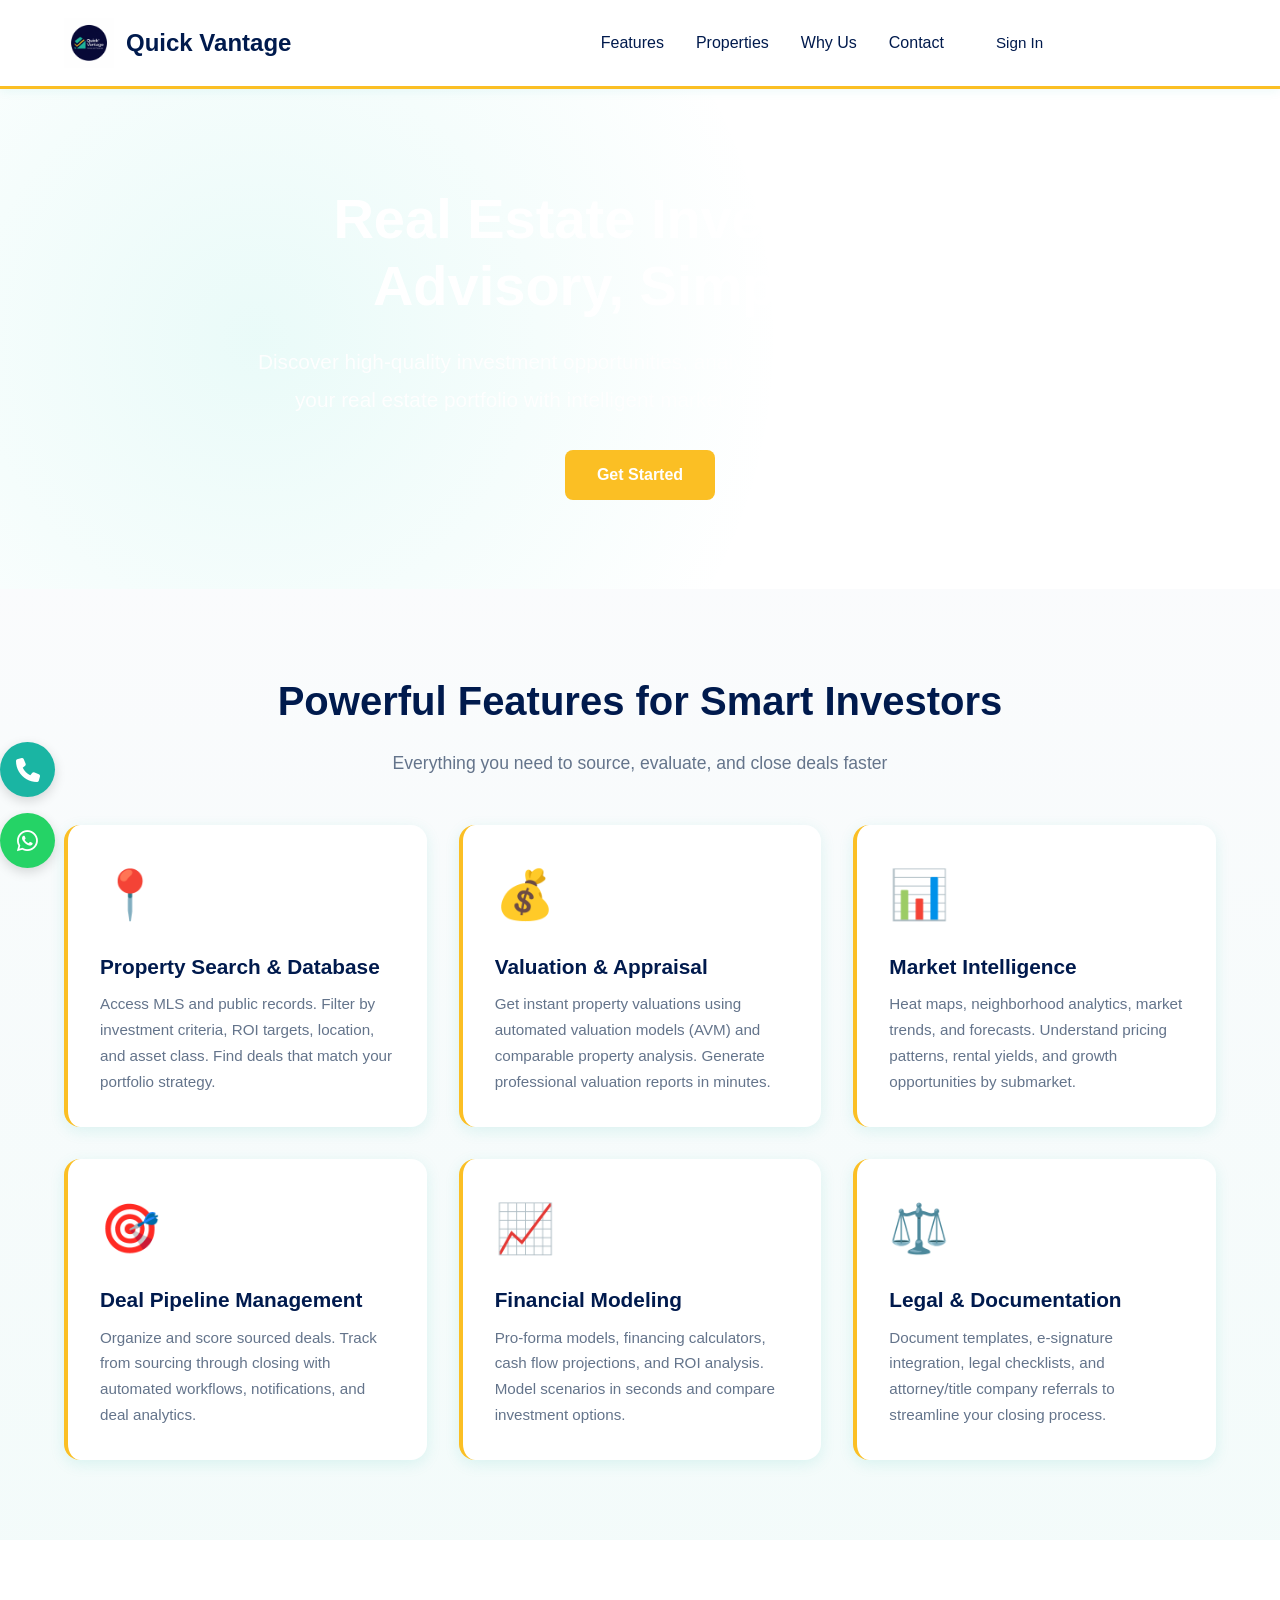
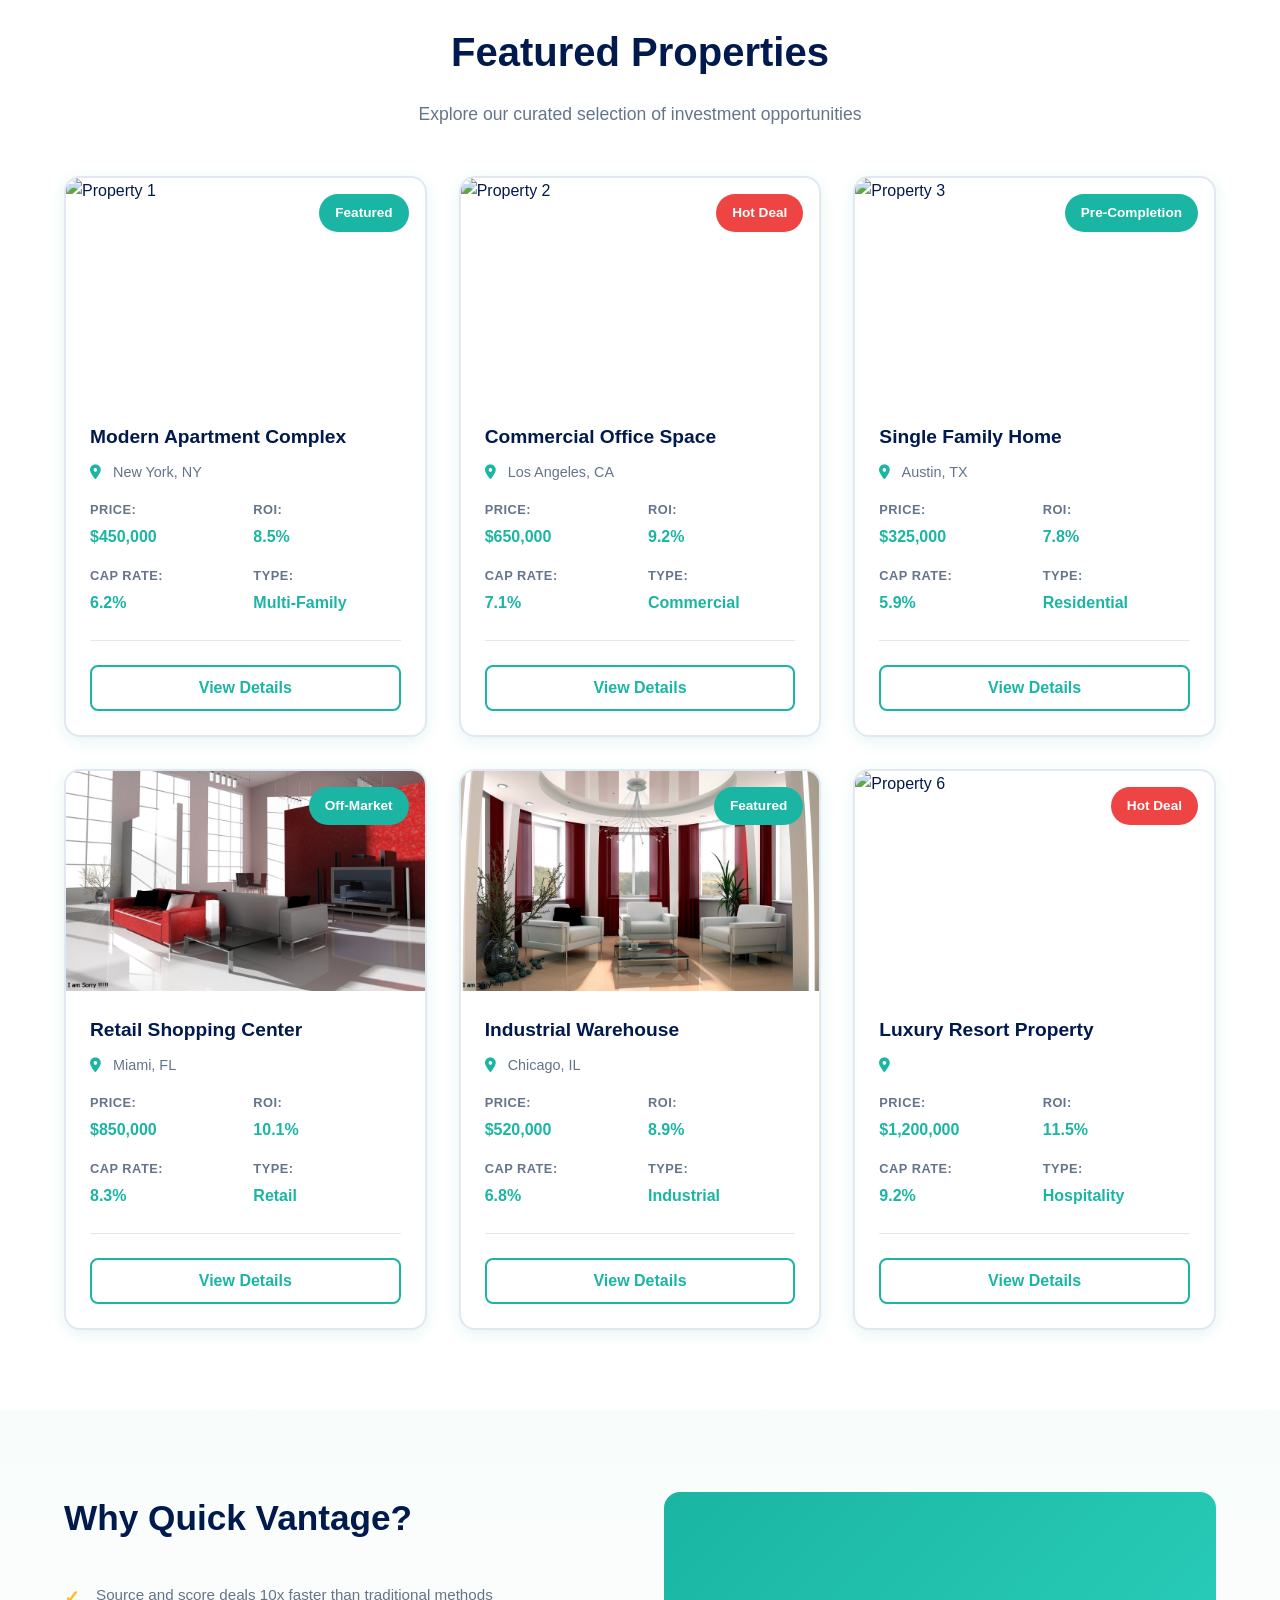
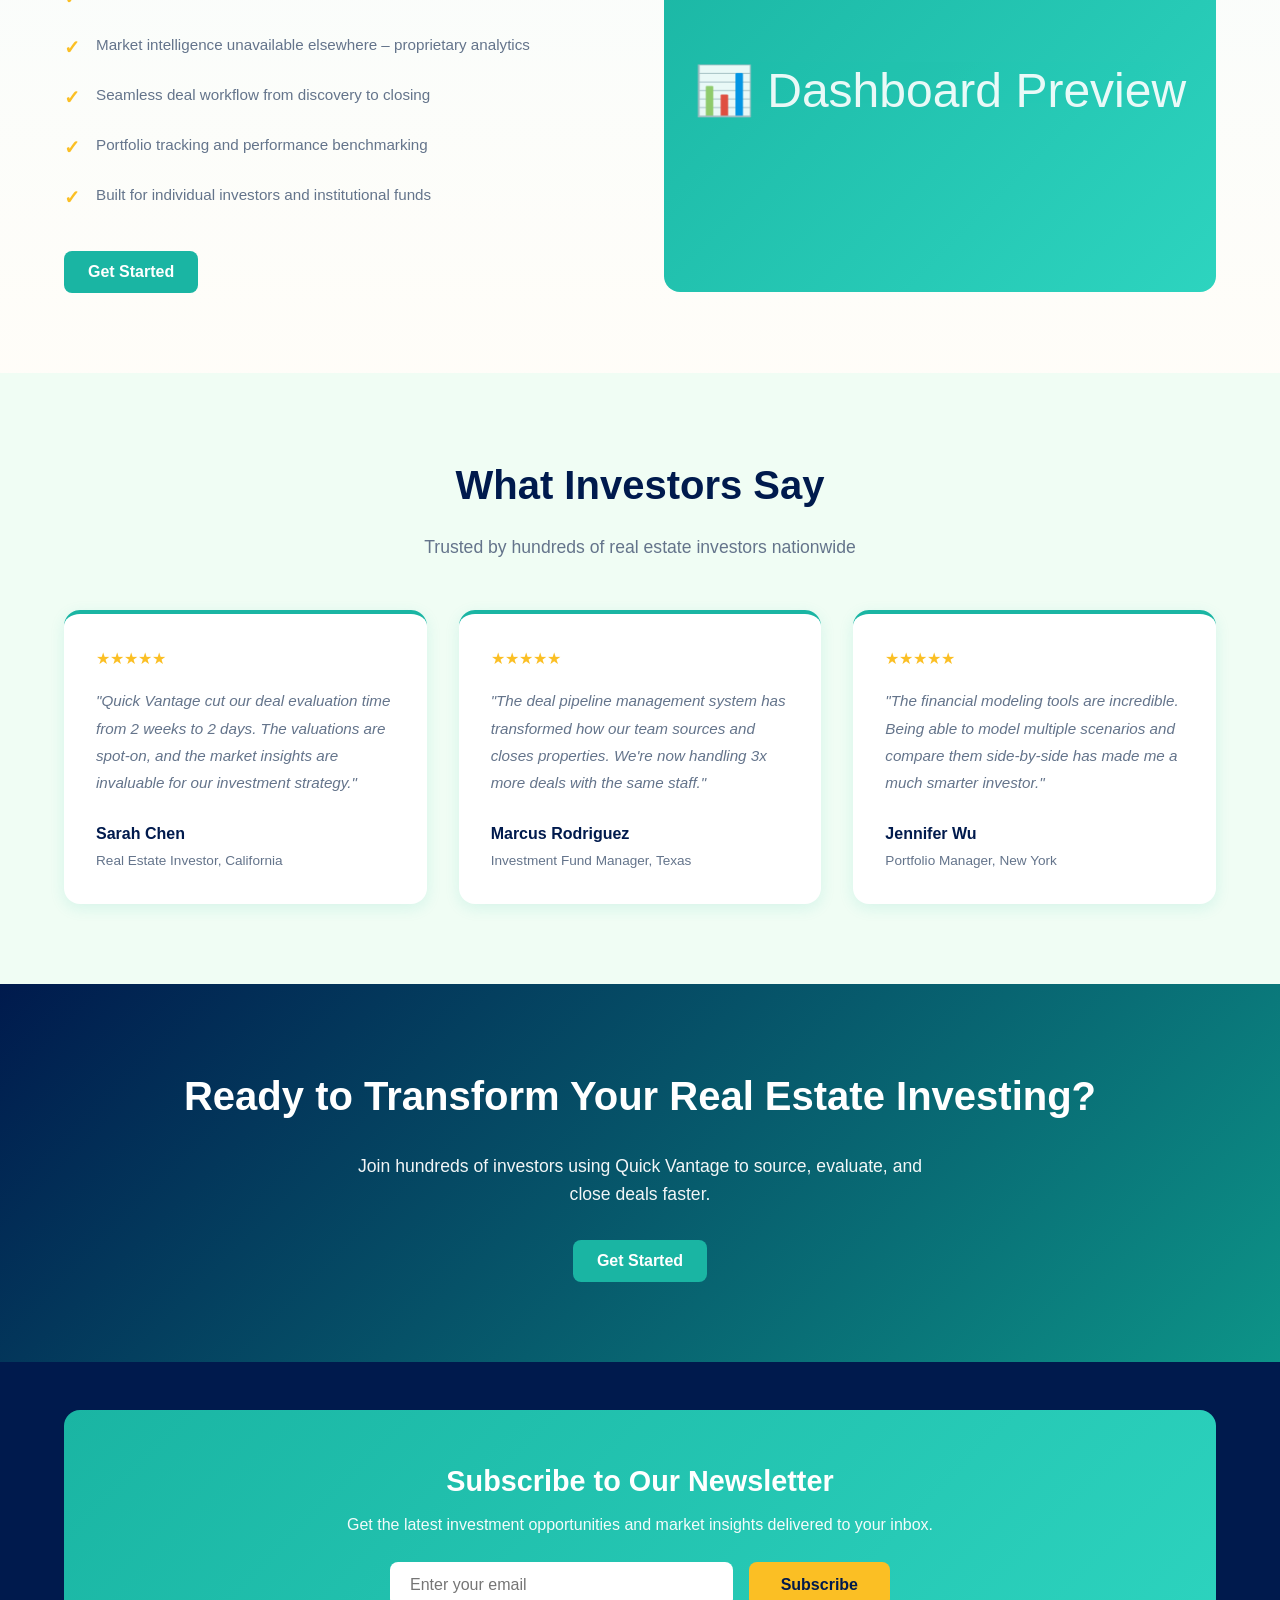
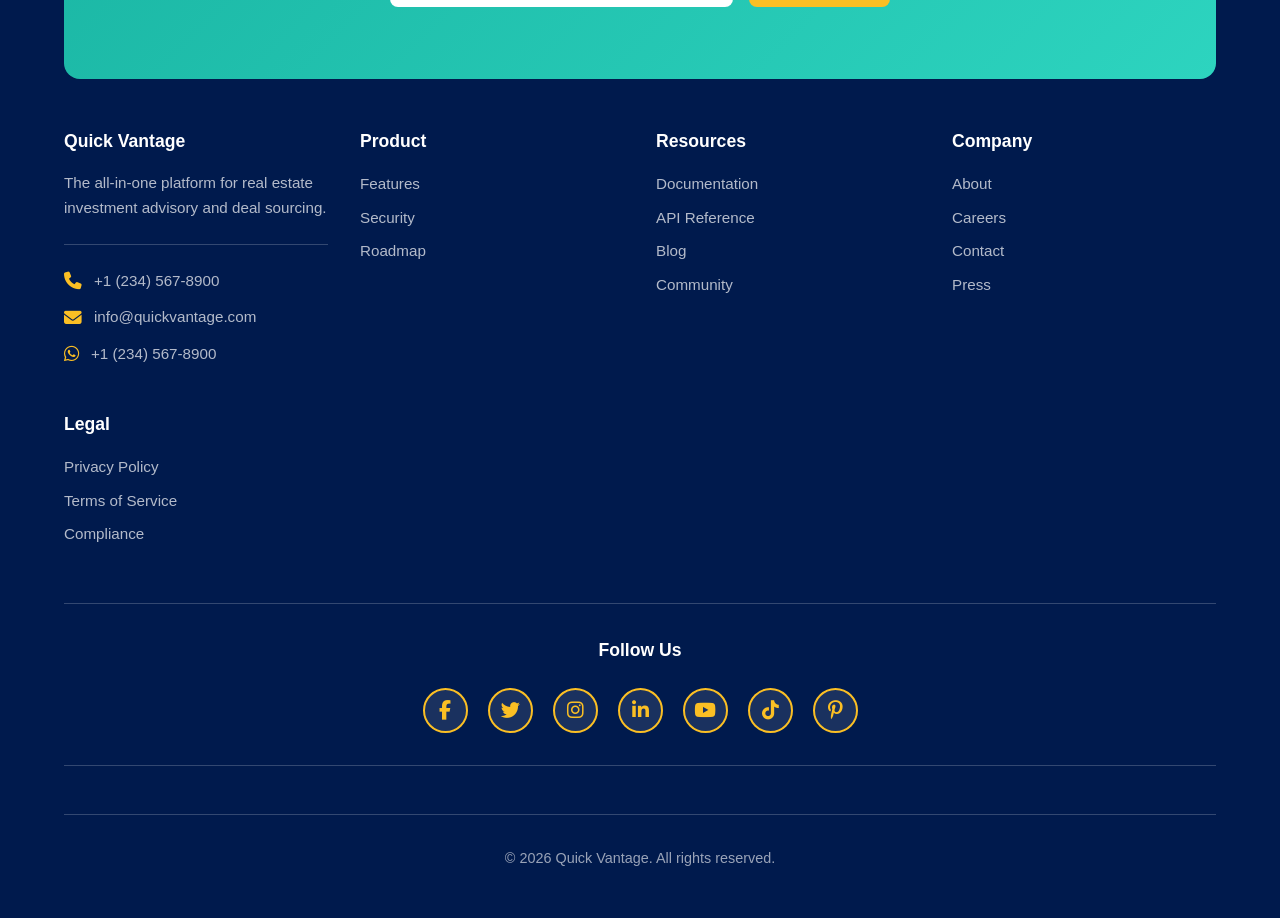
==== commit 8901036b: "update" ====
--- a/index.html
+++ b/index.html
@@ -39,7 +39,7 @@
 
     <section class="hero">
       <video class="bg-video" autoplay muted loop playsinline>
-        <source src="../images/Quick-V1.mp4" type="video/mp4" />
+        <source src="../Quick-V1.mp4" type="video/mp4" />
         Your browser does not support the video tag.
       </video>
 
@@ -248,7 +248,7 @@
 
           <div class="property-card">
             <div class="property-image">
-              <img src="../images/10.jpg" alt="Property 4" />
+              <img src="./images/10.jpg" alt="Property 4" />
               <span class="property-badge">Off-Market</span>
             </div>
             <div class="property-content">
@@ -280,7 +280,7 @@
 
           <div class="property-card">
             <div class="property-image">
-              <img src="../images/1.jpg" alt="Property 5" />
+              <img src="./images/1.jpg" alt="Property 5" />
               <span class="property-badge">Featured</span>
             </div>
             <div class="property-content">
@@ -321,7 +321,7 @@
             <div class="property-content">
               <h3>Luxury Resort Property</h3>
               <p class="property-location">
-                <i class="fas fa-map-marker-alt"></i> Denver, CO
+                <i class="fas fa-map-marker-alt"></i>
               </p>
               <div class="property-details">
                 <div class="detail">
@@ -878,6 +878,6 @@
 <script type="module" src="../js/supabaseClient.js"></script>
 <script type="module" src="../js/api.js"></script>
 <script type="module" src="../js/auth.js"></script>
-<script type="module" src="../script.js"></script>
+<script type="module" src="./script.js"></script>
   </body>
 </html>
